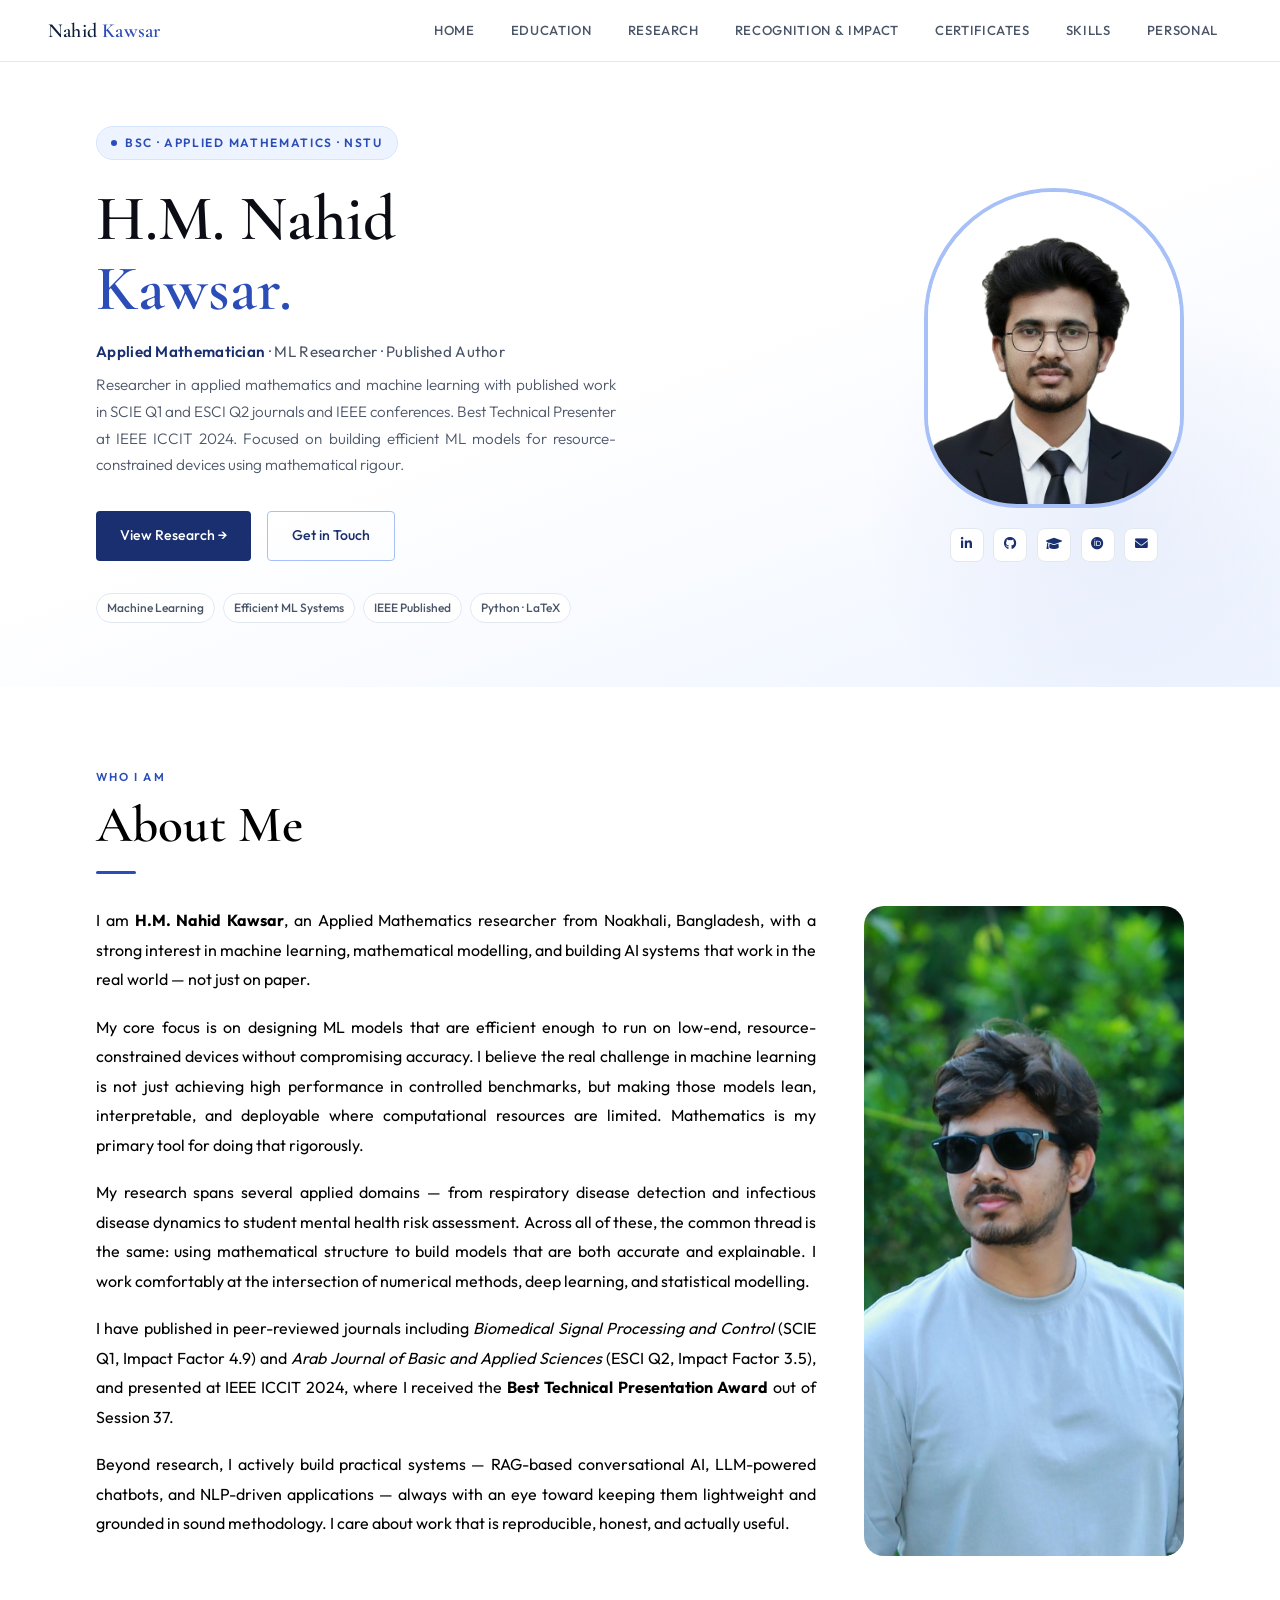
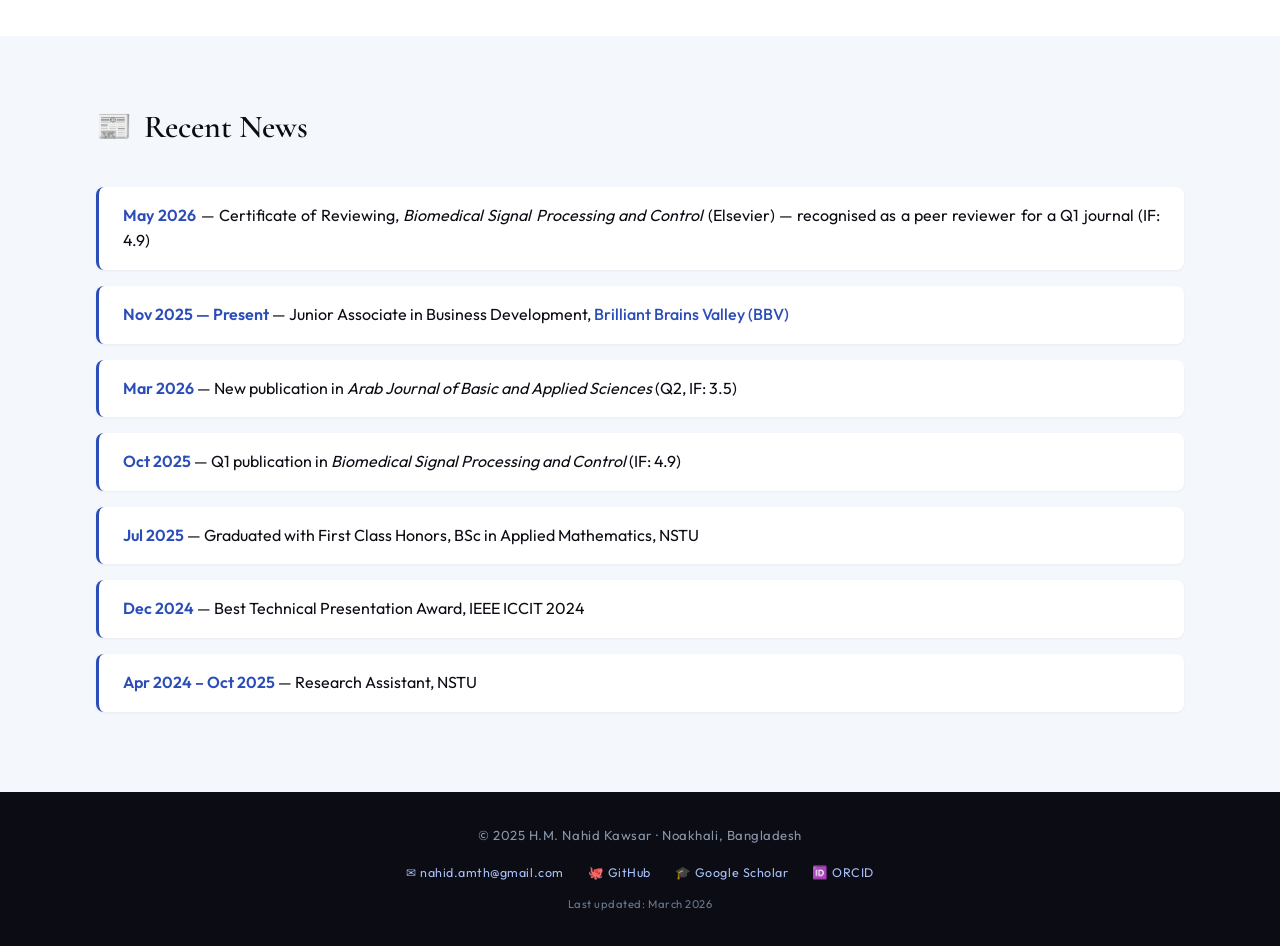
==== index.html @ f3797e70 "Add files via upload" ====
<!DOCTYPE html>
<html lang="en">
<head>
<link rel="stylesheet" href="https://cdnjs.cloudflare.com/ajax/libs/font-awesome/6.0.0-beta3/css/all.min.css">
<meta charset="UTF-8">
<meta name="viewport" content="width=device-width, initial-scale=1.0">
<title>H.M. Nahid Kawsar — Portfolio</title>
<link rel="stylesheet" href="style.css">
<style>
.hero { min-height: auto; display: flex; align-items: center; justify-content: space-between; padding: 4rem 6rem; background: linear-gradient(160deg, var(--white) 50%, var(--blue-50) 100%); position: relative; overflow: hidden; gap: 3rem; }
.hero-left { flex: 1; max-width: 600px; z-index: 1; }
.hero::after { content: ''; position: absolute; bottom: -80px; right: -80px; width: 500px; height: 500px; border-radius: 50%; background: radial-gradient(circle, rgba(43,77,184,0.06) 0%, transparent 70%); pointer-events: none; }
.hero-tag { display: inline-flex; align-items: center; gap: 8px; font-size: 0.75rem; font-weight: 600; letter-spacing: 0.14em; text-transform: uppercase; color: var(--accent); background: var(--blue-50); border: 1px solid var(--blue-100); padding: 6px 14px; border-radius: 20px; margin-bottom: 1.5rem; }
.hero-tag::before { content: ''; width: 6px; height: 6px; border-radius: 50%; background: var(--accent); }
.hero h1 { font-family: var(--serif); font-size: clamp(2.5rem, 5vw, 4.5rem); font-weight: 600; line-height: 1.08; color: var(--ink); margin-bottom: 0.25rem; }
.hero h1 .last { color: var(--accent); display: block; }
.hero-role { font-size: 0.95rem; font-weight: 400; color: var(--gray-600); margin: 1rem 0 0.5rem; letter-spacing: 0.02em; }
.hero-role strong { color: var(--blue-800); font-weight: 600; }
.hero-desc { font-size: 0.95rem; font-weight: 300; color: var(--gray-600); max-width: 520px; line-height: 1.75; margin-bottom: 2rem; text-align: justify; }
.hero-cta { display: flex; gap: 1rem; flex-wrap: wrap; margin-bottom: 2rem; }
.hero-pills { display: flex; gap: 0.5rem; flex-wrap: wrap; margin-bottom: 0; }
.hero-pill { font-size: 0.75rem; font-weight: 500; color: var(--gray-600); background: var(--white); border: 1px solid var(--gray-200); padding: 4px 10px; border-radius: 20px; }
.hero-right { display: flex; flex-direction: column; align-items: center; gap: 1.25rem; z-index: 1; justify-self: end; }
.hero-photo-frame { width: 260px; height: 320px; border-radius: 140px 140px 100px 100px; background: var(--blue-100); border: 4px solid var(--blue-200); overflow: hidden; }
.hero-photo-frame img { width: 100%; height: 100%; object-fit: cover; display: block; }
.hero-stat-row { display: flex; gap: 1.5rem; }
.hstat { text-align: center; }
.hstat-num { font-family: var(--serif); font-size: 2rem; font-weight: 600; color: var(--blue-800); line-height: 1; }
.hstat-label { font-size: 0.7rem; font-weight: 500; color: var(--gray-400); letter-spacing: 0.08em; text-transform: uppercase; margin-top: 4px; }
.hero-social { display: flex; gap: 0.6rem; }
.social-btn { width: 34px; height: 34px; border-radius: 8px; background: var(--white); border: 1px solid var(--gray-200); display: flex; align-items: center; justify-content: center; text-decoration: none; font-size: 0.8rem; font-weight: 600; color: var(--blue-800); transition: all 0.18s; }
.social-btn:hover { background: var(--blue-800); color: var(--white); border-color: var(--blue-800); }
.edu-timeline { display: flex; flex-direction: column; gap: 1.5rem; margin-top: 2rem; }
.edu-item { display: grid; grid-template-columns: 140px 1fr; gap: 1.5rem; align-items: start; }
.edu-year { font-size: 0.8rem; font-weight: 600; color: var(--accent); letter-spacing: 0.06em; padding-top: 4px; text-align: right; }
.edu-card { border-left: 2px solid var(--blue-200); padding-left: 1.5rem; padding-bottom: 1.5rem; position: relative; }
.edu-card::before { content: ''; position: absolute; left: -6px; top: 6px; width: 10px; height: 10px; border-radius: 50%; background: var(--accent); border: 2px solid var(--white); box-shadow: 0 0 0 3px var(--blue-100); }
.edu-degree { font-family: var(--serif); font-size: 1.2rem; font-weight: 600; color: #000000; margin-bottom: 0.2rem; }
.edu-uni { font-size: 0.88rem; color: var(--accent); font-weight: 500; margin-bottom: 0.3rem; }
.edu-uni a { color: var(--accent); text-decoration: none; }
.edu-uni a:hover { text-decoration: underline; }
.edu-detail { font-size: 0.85rem; color: #000000; line-height: 1.6; text-align: justify; }
.cgpa-badge { display: inline-block; margin-top: 0.4rem; background: var(--blue-50); color: var(--blue-800); border: 1px solid var(--blue-100); font-size: 0.78rem; font-weight: 600; padding: 3px 10px; border-radius: 20px; }
.bio-grid { display: grid; grid-template-columns: 1fr 320px; gap: 3rem; align-items: stretch; margin-top: 2rem; }
.bio-text p { color: #000000; font-weight: 400; font-size: 1rem; margin-bottom: 1.1rem; line-height: 1.85; text-align: justify; }
.bio-photo { width: 100%; height: 100%; min-height: 400px; border-radius: 20px; overflow: hidden; background: var(--gray-100); display: flex; align-items: center; justify-content: center; }
.bio-photo img { width: 100%; height: 100%; object-fit: cover; display: block; }
.univ-card { background: rgba(255,255,255,0.95); border-radius: 24px; padding: 2rem; margin-bottom: 2rem; position: relative; z-index: 1; backdrop-filter: blur(2px); border: 1px solid var(--gray-200); }
.dept-card { background: var(--white); border: 1px solid var(--gray-200); border-radius: 16px; padding: 2rem; margin-bottom: 2rem; transition: transform 0.18s, box-shadow 0.18s; }
.dept-card:hover { transform: translateY(-3px); box-shadow: 0 12px 32px rgba(43,77,184,0.09); }
.univ-card h3, .dept-card h3 { font-family: var(--serif); font-size: 1.5rem; font-weight: 600; color: #000000; margin-bottom: 1rem; display: flex; align-items: center; gap: 0.75rem; }
.univ-card p, .dept-card p { color: #000000; line-height: 1.75; margin-bottom: 1rem; text-align: justify; }
.ranking-badge { display: inline-block; background: var(--blue-50); border: 1px solid var(--blue-100); border-radius: 12px; padding: 1rem; margin: 1rem 0; text-align: center; }
.ranking-badge .rank { font-family: var(--serif); font-size: 1.8rem; font-weight: 700; color: var(--accent); }
.ranking-badge .rank-label { font-size: 0.8rem; color: #000000; }
.research-score { display: inline-block; background: linear-gradient(135deg, var(--blue-800), var(--accent)); color: white; border-radius: 8px; padding: 0.25rem 0.75rem; font-weight: 600; font-size: 0.85rem; }
.nstu-bg-section { background-image: url('images/nstu-campus.jpg'); background-size: cover; background-position: center; background-attachment: fixed; position: relative; padding: 4rem 6rem; }
.nstu-bg-section::before { content: ''; position: absolute; top: 0; left: 0; right: 0; bottom: 0; background: rgba(0, 0, 0, 0.6); z-index: 0; }
.nstu-bg-section > * { position: relative; z-index: 1; }
.nstu-bg-section .section-label { color: var(--blue-200); }
.nstu-bg-section .section-title { color: var(--white); }
.news-section { background: var(--gray-100); padding: 4rem 6rem; }
.news-section h2 { font-family: var(--serif); font-size: 2rem; font-weight: 600; color: var(--ink); margin-bottom: 2rem; display: flex; align-items: center; gap: 0.75rem; }
.news-section h2::before { content: '📰'; font-size: 1.8rem; }
.news-list { list-style: none; padding: 0; }
.news-list li { background: var(--white); border-left: 3px solid var(--accent); padding: 1rem 1.5rem; margin-bottom: 1rem; border-radius: 8px; box-shadow: 0 1px 3px rgba(0,0,0,0.05); transition: transform 0.18s, box-shadow 0.18s; line-height: 1.6; }
.news-list li:hover { transform: translateX(4px); box-shadow: 0 4px 12px rgba(43,77,184,0.1); }
.news-list strong { color: var(--accent); font-weight: 600; }
.news-list a { color: var(--blue-600); text-decoration: none; font-weight: 500; }
.news-list a:hover { text-decoration: underline; color: var(--accent); }
.lightbox { display: none; position: fixed; top: 0; left: 0; width: 100%; height: 100%; background: rgba(0, 0, 0, 0.9); z-index: 1000; cursor: pointer; align-items: center; justify-content: center; }
.lightbox.active { display: flex; }
.lightbox img { max-width: 90%; max-height: 90%; object-fit: contain; border-radius: 8px; }
.lightbox-close { position: absolute; top: 20px; right: 30px; color: white; font-size: 40px; font-weight: bold; cursor: pointer; transition: 0.2s; }
.lightbox-close:hover { color: var(--accent); }
.lightbox-caption { position: absolute; bottom: 20px; left: 0; right: 0; text-align: center; color: white; font-size: 0.9rem; background: rgba(0,0,0,0.6); padding: 8px; margin: 0 auto; width: fit-content; border-radius: 8px; }
img { cursor: pointer; }

/* MOBILE FIXES - Only these specific changes */
@media (max-width: 900px) {
  /* Hero section - stack vertically */
  .hero {
    flex-direction: column;
    padding: 2rem 1.5rem;
    text-align: center;
    gap: 2rem;
  }
  .hero-left {
    max-width: 100%;
  }
  .hero-right {
    order: -1;
  }
  .hero-cta, .hero-pills {
    justify-content: center;
  }
  .hero-desc {
    text-align: center;
    max-width: 100%;
  }
  .hero-photo-frame {
    width: 200px;
    height: 250px;
    margin: 0 auto;
  }
  
  /* Bio grid - stack */
  .bio-grid {
    grid-template-columns: 1fr;
    gap: 2rem;
  }
  .bio-photo {
    min-height: 280px;
  }
  
  /* Education timeline - stack */
  .edu-item {
    grid-template-columns: 1fr;
    gap: 0.25rem;
  }
  .edu-year {
    text-align: left;
  }
  .edu-card {
    padding-left: 1rem;
    padding-bottom: 1rem;
  }
  
  /* News section */
  .news-section {
    padding: 2rem 1.5rem;
  }
  .news-section h2 {
    font-size: 1.5rem;
  }
  .news-list li {
    padding: 0.75rem 1rem;
    font-size: 0.85rem;
  }
  
  /* NSTU section */
  .nstu-bg-section {
    padding: 2rem 1.5rem;
    background-attachment: scroll;
  }
  .univ-card, .dept-card {
    padding: 1.25rem;
  }
  .univ-card h3, .dept-card h3 {
    font-size: 1.2rem;
  }
  .univ-card p, .dept-card p {
    font-size: 0.85rem;
  }
  .ranking-badge .rank {
    font-size: 1.4rem;
  }
}

/* Extra small phones */
@media (max-width: 480px) {
  .hero h1 {
    font-size: 2rem;
  }
  .hero-role {
    font-size: 0.85rem;
  }
  .hero-desc {
    font-size: 0.85rem;
  }
  .hero-cta {
    gap: 0.75rem;
  }
  .btn {
    padding: 8px 16px;
    font-size: 0.75rem;
  }
  .hero-photo-frame {
    width: 160px;
    height: 200px;
  }
  .section {
    padding: 2rem 1rem;
  }
  .edu-degree {
    font-size: 1rem;
  }
}

/* ── NAV TOOLTIPS ── */
.nav-links a { position: relative; }
.nav-tooltip {
  visibility: hidden; opacity: 0; pointer-events: none;
  position: absolute; top: calc(100% + 10px); left: 50%;
  transform: translateX(-50%) translateY(4px);
  background: var(--blue-900); color: var(--gray-200);
  border-radius: 8px; padding: 0.4rem 0.75rem;
  font-size: 0.78rem; white-space: nowrap;
  box-shadow: 0 8px 24px rgba(13,27,62,0.18);
  z-index: 999; transition: opacity 0.18s ease, transform 0.18s ease;
}
.nav-tooltip::before {
  content: ''; position: absolute; top: -6px; left: 50%;
  transform: translateX(-50%);
  border-width: 0 6px 6px 6px; border-style: solid;
  border-color: transparent transparent var(--blue-900) transparent;
}
.nav-links a:hover .nav-tooltip { visibility: visible; opacity: 1; transform: translateX(-50%) translateY(0); }
@media (max-width: 900px) { .nav-tooltip { display: none; } }
</style>
</head>
<body>

<nav class="topnav">
  <a href="index.html" class="nav-brand">Nahid <span>Kawsar</span></a>
  <div class="nav-links">
    <a href="index.html">Home<span class="nav-tooltip">🏠 Intro, Bio & Recent News</span></a>
    <a href="Education.html">Education<span class="nav-tooltip">🎓 BSc · HSC · SSC</span></a>
    <a href="pages/research.html">Research<span class="nav-tooltip">🔬 Papers, Projects & Publications</span></a>
    <a href="pages/activities.html">Recognition & Impact<span class="nav-tooltip">🏆 Awards, Talks & Leadership</span></a>
    <a href="pages/certificates.html">Certificates<span class="nav-tooltip">📜 Courses & Certifications earned</span></a>
    <a href="pages/skills.html">Skills<span class="nav-tooltip">💻 Tech, Tools & Languages</span></a>
    <a href="pages/personal.html">Personal<span class="nav-tooltip">📖 Books & Life beyond work</span></a>
  </div>
  <div class="nav-hamburger"><span></span><span></span><span></span></div>
</nav>

<div class="page">
  <div class="hero">
    <div class="hero-left">
      <div class="hero-tag fade-up">BSc · Applied Mathematics · NSTU</div>
      <h1 class="fade-up delay-1">H.M. Nahid <span class="last">Kawsar.</span></h1>
      <p class="hero-role fade-up delay-2"><strong>Applied Mathematician</strong> · ML Researcher · Published Author</p>
     <p class="hero-desc fade-up delay-2">Researcher in applied mathematics and machine learning with published work in SCIE Q1 and ESCI Q2 journals and IEEE conferences. Best Technical Presenter at IEEE ICCIT 2024. Focused on building efficient ML models for resource-constrained devices using mathematical rigour.</p>
      <div class="hero-cta fade-up delay-3">
        <a href="pages/research.html#publications" class="btn btn-primary">View Research →</a>
        <a href="mailto:nahid.amth@gmail.com" class="btn btn-ghost">Get in Touch</a>
      </div>
<div class="hero-pills fade-up delay-4">
  <span class="hero-pill">Machine Learning</span>
  <span class="hero-pill">Efficient ML Systems</span>
  <span class="hero-pill">IEEE Published</span>
  <span class="hero-pill">Python · LaTeX</span>
</div>
    </div>
    <div class="hero-right fade-up delay-2">
      <div class="hero-photo-frame">
        <img src="images/profile/profile-nahid-hero.jpg" alt="H.M. Nahid Kawsar" onerror="this.src='data:image/svg+xml,%3Csvg xmlns=%27http://www.w3.org/2000/svg%27 width=%27420%27 height=%27500%27%3E%3Crect width=%27420%27 height=%27500%27 fill=%27%23D6E4FF%27/%3E%3Ctext x=%2750%25%27 y=%2750%25%27 text-anchor=%27middle%27 dy=%27.3em%27 fill=%27%232B4DB8%27%3E📸%3C/text%3E%3C/svg%3E'">
      </div>

<div class="hero-social">
  <a href="https://linkedin.com/in/hmnahidkawsar" class="social-btn" target="_blank">
    <i class="fab fa-linkedin-in"></i>
  </a>
  <a href="https://github.com/nahidkawsar" class="social-btn" target="_blank">
    <i class="fab fa-github"></i>
  </a>
  <a href="https://scholar.google.com/citations?user=56lmtYcAAAAJ&hl=en" class="social-btn" target="_blank">
    <i class="fas fa-graduation-cap"></i>
  </a>
  <a href="https://orcid.org/0009-0000-8992-1882" class="social-btn" target="_blank">
    <i class="fab fa-orcid"></i>
  </a>
  <a href="mailto:nahid.amth@gmail.com" class="social-btn" target="_blank">
    <i class="fas fa-envelope"></i>
  </a>
</div>
    </div>
  </div>

  <section class="section">
    <div class="section-header" style="margin-bottom: 2rem;">
      <span class="section-label">Who I Am</span>
      <h2 class="section-title" style="color: #000000;">About Me</h2>
      <div class="divider"></div>
    </div>
    <div class="bio-grid">
      <div class="bio-text">
  <p>I am <strong>H.M. Nahid Kawsar</strong>, an Applied Mathematics researcher from Noakhali, Bangladesh, with a strong interest in machine learning, mathematical modelling, and building AI systems that work in the real world — not just on paper.</p>
  <p>My core focus is on designing ML models that are efficient enough to run on low-end, resource-constrained devices without compromising accuracy. I believe the real challenge in machine learning is not just achieving high performance in controlled benchmarks, but making those models lean, interpretable, and deployable where computational resources are limited. Mathematics is my primary tool for doing that rigorously.</p>
  <p>My research spans several applied domains — from respiratory disease detection and infectious disease dynamics to student mental health risk assessment. Across all of these, the common thread is the same: using mathematical structure to build models that are both accurate and explainable. I work comfortably at the intersection of numerical methods, deep learning, and statistical modelling.</p>
  <p>I have published in peer-reviewed journals including <em>Biomedical Signal Processing and Control</em> (SCIE Q1, Impact Factor 4.9) and <em>Arab Journal of Basic and Applied Sciences</em> (ESCI Q2, Impact Factor 3.5), and presented at IEEE ICCIT 2024, where I received the <strong>Best Technical Presentation Award</strong> out of Session 37.</p>
  <p>Beyond research, I actively build practical systems — RAG-based conversational AI, LLM-powered chatbots, and NLP-driven applications — always with an eye toward keeping them lightweight and grounded in sound methodology. I care about work that is reproducible, honest, and actually useful.</p>
</div>
      <div>
        <div class="bio-photo">
          <img src="images/profile/profile-nahid-casual.jpg" alt="Nahid Kawsar - Casual" onerror="this.parentElement.innerHTML='<div class=\'photo-placeholder\'>📸<br><small>profile-nahid-casual.jpg</small></div>'">
        </div>
      </div>
    </div>
  </section>









  <section class="news-section">
    <h2>Recent News</h2>
    <ul class="news-list">
      <li><strong>May 2026</strong> — Certificate of Reviewing, <em>Biomedical Signal Processing and Control</em> (Elsevier) — recognised as a peer reviewer for a Q1 journal (IF: 4.9)</li>
      <li><strong>Nov 2025 — Present</strong> — Junior Associate in Business Development, <a href="https://www.brilliantbrainsvalley.com/" target="_blank">Brilliant Brains Valley (BBV)</a></li>
      <li><strong>Mar 2026</strong> — New publication in <em>Arab Journal of Basic and Applied Sciences</em> (Q2, IF: 3.5)</li>
      <li><strong>Oct 2025</strong> — Q1 publication in <em>Biomedical Signal Processing and Control</em> (IF: 4.9)</li>
      <li><strong>Jul 2025</strong> — Graduated with First Class Honors, BSc in Applied Mathematics, NSTU</li>
      <li><strong>Dec 2024</strong> — Best Technical Presentation Award, IEEE ICCIT 2024</li>
      <li><strong>Apr 2024 – Oct 2025</strong> — Research Assistant, NSTU</li>
    </ul>
  </section>
</div>

<footer class="sitefooter">
  <div>© 2025 H.M. Nahid Kawsar · Noakhali, Bangladesh</div>
  <div class="footer-links">
    <a href="mailto:nahid.amth@gmail.com">✉ nahid.amth@gmail.com</a>
    <a href="https://github.com/nahidkawsar" target="_blank">🐙 GitHub</a>
    <a href="https://scholar.google.com/citations?user=56lmtYcAAAAJ&hl=en" target="_blank">🎓 Google Scholar</a>
    <a href="https://orcid.org/0009-0000-8992-1882" target="_blank">🆔 ORCID</a>
  </div>
  <div class="last-updated">Last updated: March 2026</div>
</footer>

<div id="lightbox" class="lightbox" onclick="closeLightbox()">
  <span class="lightbox-close">&times;</span>
  <img id="lightbox-img" src="" alt="">
  <div id="lightbox-caption" class="lightbox-caption"></div>
</div>

<script>
function openLightbox(imageSrc, caption) {
  const lightbox = document.getElementById('lightbox');
  const lightboxImg = document.getElementById('lightbox-img');
  const lightboxCaption = document.getElementById('lightbox-caption');
  lightboxImg.src = imageSrc;
  lightboxCaption.textContent = caption || 'Image';
  lightbox.classList.add('active');
  document.body.style.overflow = 'hidden';
}
function closeLightbox() {
  const lightbox = document.getElementById('lightbox');
  lightbox.classList.remove('active');
  document.body.style.overflow = '';
}
document.addEventListener('DOMContentLoaded', function() {
  document.querySelectorAll('img').forEach(img => {
    img.addEventListener('click', function(e) {
      e.stopPropagation();
      openLightbox(this.src, this.alt || this.title || 'Image preview');
    });
  });
});
document.addEventListener('keydown', function(e) { if (e.key === 'Escape') closeLightbox(); });

// Navigation
(function() {
  const ham = document.querySelector('.nav-hamburger');
  const linksEl = document.querySelector('.nav-links');
  if (ham && linksEl) {
    ham.addEventListener('click', () => { linksEl.classList.toggle('open'); ham.classList.toggle('active'); });
    linksEl.querySelectorAll('a').forEach(link => {
      link.addEventListener('click', () => { if (window.innerWidth <= 900) { linksEl.classList.remove('open'); ham.classList.remove('active'); } });
    });
  }
})();
</script>
</body>
</html>
---- style.css ----
@import url('https://fonts.googleapis.com/css2?family=Cormorant+Garamond:ital,wght@0,400;0,600;1,400;1,600&family=Outfit:wght@300;400;500;600&display=swap');

:root {
  --ink: #0B0C14;
  --white: #FFFFFF;
  --blue-900: #0D1B3E;
  --blue-800: #1A2F6F;
  --blue-600: #2B4DB8;
  --blue-400: #4F7AE8;
  --blue-200: #A8C0F8;
  --blue-100: #D6E4FF;
  --blue-50: #EEF4FF;
  --gray-800: #1E2535;
  --gray-600: #4A5568;
  --gray-500: #6B7A8F;
  --gray-400: #8896AA;
  --gray-200: #E2E8F0;
  --gray-100: #F4F7FC;
  --accent: #2B4DB8;
  --accent-light: #EEF4FF;
  --serif: 'Cormorant Garamond', Georgia, serif;
  --sans: 'Outfit', sans-serif;
}

*, *::before, *::after { box-sizing: border-box; margin: 0; padding: 0; }
html { scroll-behavior: smooth; font-size: 16px; }

body {
  font-family: var(--sans);
  background: var(--white);
  color: var(--ink);
  line-height: 1.7;
  overflow-x: hidden;
}

/* TOP NAV - No dropdowns, clean horizontal nav */
.topnav {
  position: fixed; top: 0; left: 0; right: 0; z-index: 200;
  background: rgba(255,255,255,0.96);
  backdrop-filter: blur(16px);
  border-bottom: 1px solid var(--gray-200);
  height: 62px;
  display: flex; align-items: center; justify-content: space-between;
  padding: 0 3rem;
}
.nav-brand {
  font-family: var(--serif);
  font-size: 1.25rem; font-weight: 600;
  color: var(--blue-900);
  text-decoration: none;
  letter-spacing: 0.01em;
}
.nav-brand span { color: var(--accent); }
.nav-links {
  display: flex;
  align-items: center;
  gap: 0.5rem;
}
.nav-links a {
  text-decoration: none;
  font-size: 0.82rem;
  font-weight: 500;
  color: var(--gray-600);
  letter-spacing: 0.05em;
  text-transform: uppercase;
  padding: 6px 14px;
  border-radius: 4px;
  transition: all 0.18s;
}
.nav-links a:hover, .nav-links a.active {
  color: var(--accent);
  background: var(--blue-50);
}
.nav-hamburger {
  display: none;
  flex-direction: column;
  gap: 5px;
  cursor: pointer;
  padding: 4px;
}
.nav-hamburger span {
  width: 22px;
  height: 2px;
  background: var(--ink);
  border-radius: 2px;
  transition: all 0.2s;
}

.page { padding-top: 62px; min-height: 100vh; }

.section { padding: 5rem 6rem; }
.section-alt { background: var(--gray-100); }
.section-dark { background: var(--blue-900); color: var(--white); }

.section-label {
  font-size: 0.72rem; font-weight: 600;
  letter-spacing: 0.18em; text-transform: uppercase;
  color: var(--accent); margin-bottom: 0.6rem;
  display: block;
}
.section-title {
  font-family: var(--serif);
  font-size: clamp(2rem, 4vw, 3.2rem);
  font-weight: 600; line-height: 1.15;
  color: var(--ink);
}
.section-title.light { color: var(--white); }
.divider {
  width: 40px; height: 3px;
  background: var(--accent);
  border-radius: 2px; margin-top: 1rem;
}
.divider.light { background: var(--blue-200); }

.btn {
  display: inline-flex; align-items: center; gap: 8px;
  padding: 12px 24px;
  font-family: var(--sans); font-size: 0.88rem; font-weight: 500;
  border-radius: 4px; cursor: pointer; text-decoration: none;
  transition: all 0.2s; border: none;
}
.btn-primary { background: var(--blue-800); color: var(--white); }
.btn-primary:hover { background: var(--accent); transform: translateY(-2px); }
.btn-ghost {
  background: transparent; color: var(--blue-800);
  border: 1.5px solid var(--blue-200);
}
.btn-ghost:hover { border-color: var(--accent); color: var(--accent); transform: translateY(-2px); }
.btn-white { background: var(--white); color: var(--blue-800); }
.btn-white:hover { background: var(--blue-50); }

.badge {
  display: inline-block;
  font-size: 0.72rem; font-weight: 600;
  letter-spacing: 0.06em; text-transform: uppercase;
  padding: 4px 10px; border-radius: 20px;
}
.badge-blue { background: var(--blue-50); color: var(--blue-800); border: 1px solid var(--blue-100); }
.badge-gold { background: #FFF8E6; color: #92620A; border: 1px solid #F5D88A; }
.badge-green { background: #EDFAF3; color: #1A6640; border: 1px solid #A3DFC0; }

.card {
  background: var(--white);
  border: 1px solid var(--gray-200);
  border-radius: 12px;
  overflow: hidden;
  transition: transform 0.2s, box-shadow 0.2s;
}
.card:hover { transform: translateY(-4px); box-shadow: 0 16px 40px rgba(43,77,184,0.1); }

.sitefooter {
  background: var(--ink);
  color: var(--gray-400);
  text-align: center;
  padding: 2rem;
  font-size: 0.82rem;
  letter-spacing: 0.04em;
}
.sitefooter a { color: var(--blue-200); text-decoration: none; }
.sitefooter a:hover { color: var(--white); }
.footer-links {
  margin-top: 1rem;
  display: flex;
  justify-content: center;
  gap: 1.5rem;
  flex-wrap: wrap;
}
.footer-links a { font-size: 0.78rem; }
.last-updated { margin-top: 0.75rem; font-size: 0.7rem; color: var(--gray-500); }

.research-hero, .act-hero, .skills-hero, .personal-hero, .cert-hero {
  padding: 3rem 6rem;
  width: 100%;
  box-sizing: border-box;
  overflow-x: hidden;
}
.research-hero h1, .act-hero h1, .skills-hero h1, .personal-hero h1, .cert-hero h1 {
  max-width: 100%;
}
.research-hero p, .act-hero p, .skills-hero p, .personal-hero p, .cert-hero p {
  max-width: 650px;
}
.stat-row {
  display: flex;
  gap: 2.5rem;
  flex-wrap: wrap;
  justify-content: flex-start;
}

p, .hero-desc, .bio-text p, .edu-detail, .univ-card p, .dept-card p,
.workspace-desc, .family-desc, .book-desc, .award-desc, .club-desc,
.news-list li, .cert-desc, .paper-abstract, .paper-gist, .ra-desc,
.skill-card, .training-card, .group-desc, .cert-name, .course-desc,
.research-hero p, .act-hero p, .skills-hero p, .personal-hero p, .cert-hero p {
  text-align: justify;
}
.text-justify { text-align: justify; }

@keyframes fadeUp {
  from { opacity: 0; transform: translateY(24px); }
  to   { opacity: 1; transform: translateY(0); }
}
.fade-up { animation: fadeUp 0.6s ease both; }
.delay-1 { animation-delay: 0.1s; }
.delay-2 { animation-delay: 0.22s; }
.delay-3 { animation-delay: 0.34s; }
.delay-4 { animation-delay: 0.46s; }

@media (max-width: 900px) {
  .section { padding: 4rem 1.5rem; }
  .topnav { padding: 0 1.25rem; }
  .nav-links {
    display: none;
    flex-direction: column;
    position: absolute;
    top: 62px;
    left: 0;
    right: 0;
    background: var(--white);
    border-bottom: 1px solid var(--gray-200);
    padding: 1rem 1.5rem;
    gap: 0.75rem;
    max-height: 80vh;
    overflow-y: auto;
  }
  .nav-links.open { display: flex; }
  .nav-hamburger { display: flex; }
  .research-hero, .act-hero, .skills-hero, .personal-hero, .cert-hero {
    padding: 3rem 1.5rem;
  }
  .stat-row { gap: 1.5rem; justify-content: center; }
}

/* Certificate image styling */
.award-certificate {
  margin-top: 1rem;
  display: flex;
  justify-content: center;
}

.certificate-img {
  width: 100%;
  max-width: 280px;
  border-radius: 8px;
  border: 1px solid var(--gray-200);
  cursor: pointer;
  transition: transform 0.2s ease, box-shadow 0.2s ease;
}

.certificate-img:hover {
  transform: scale(1.02);
  box-shadow: 0 4px 12px rgba(43, 77, 184, 0.15);
}

/* Make award cards more consistent */
.award-card {
  display: flex;
  flex-direction: column;
}

.award-desc {
  flex: 1;
  text-align: justify;
}
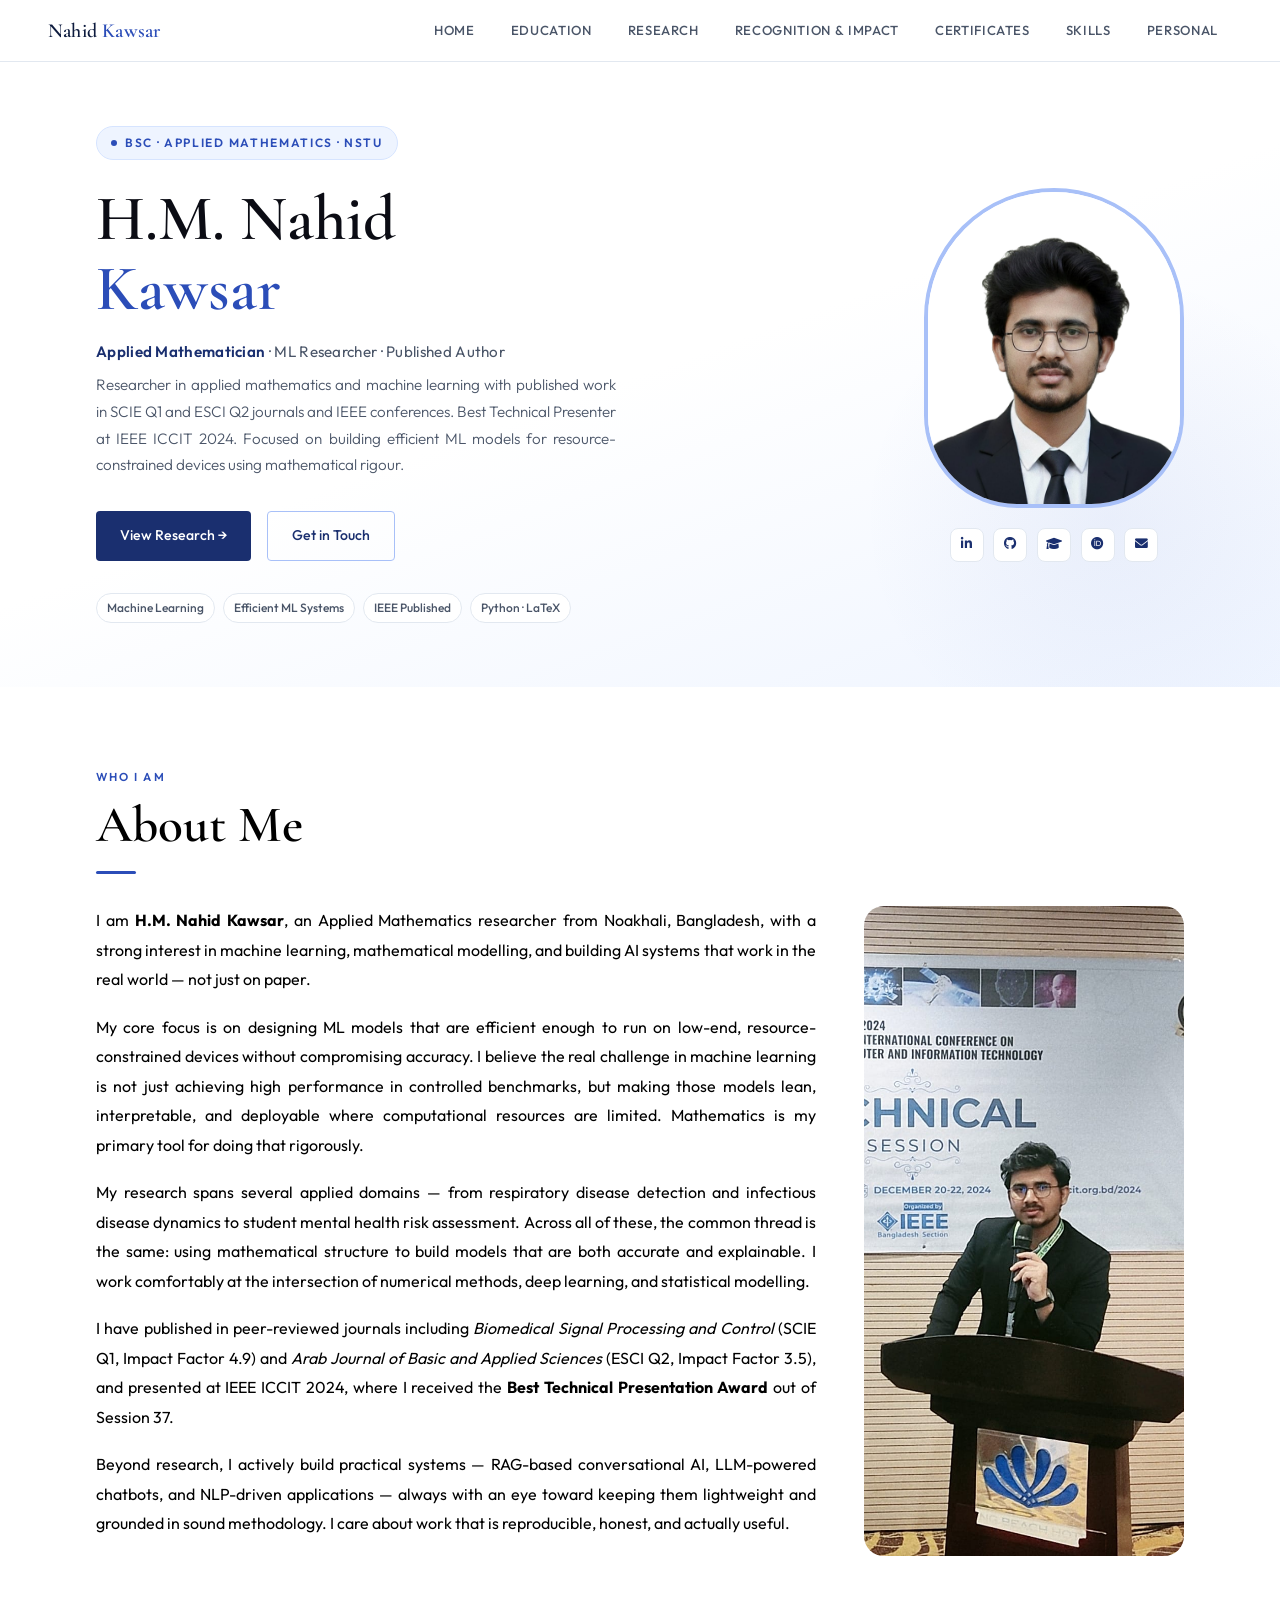
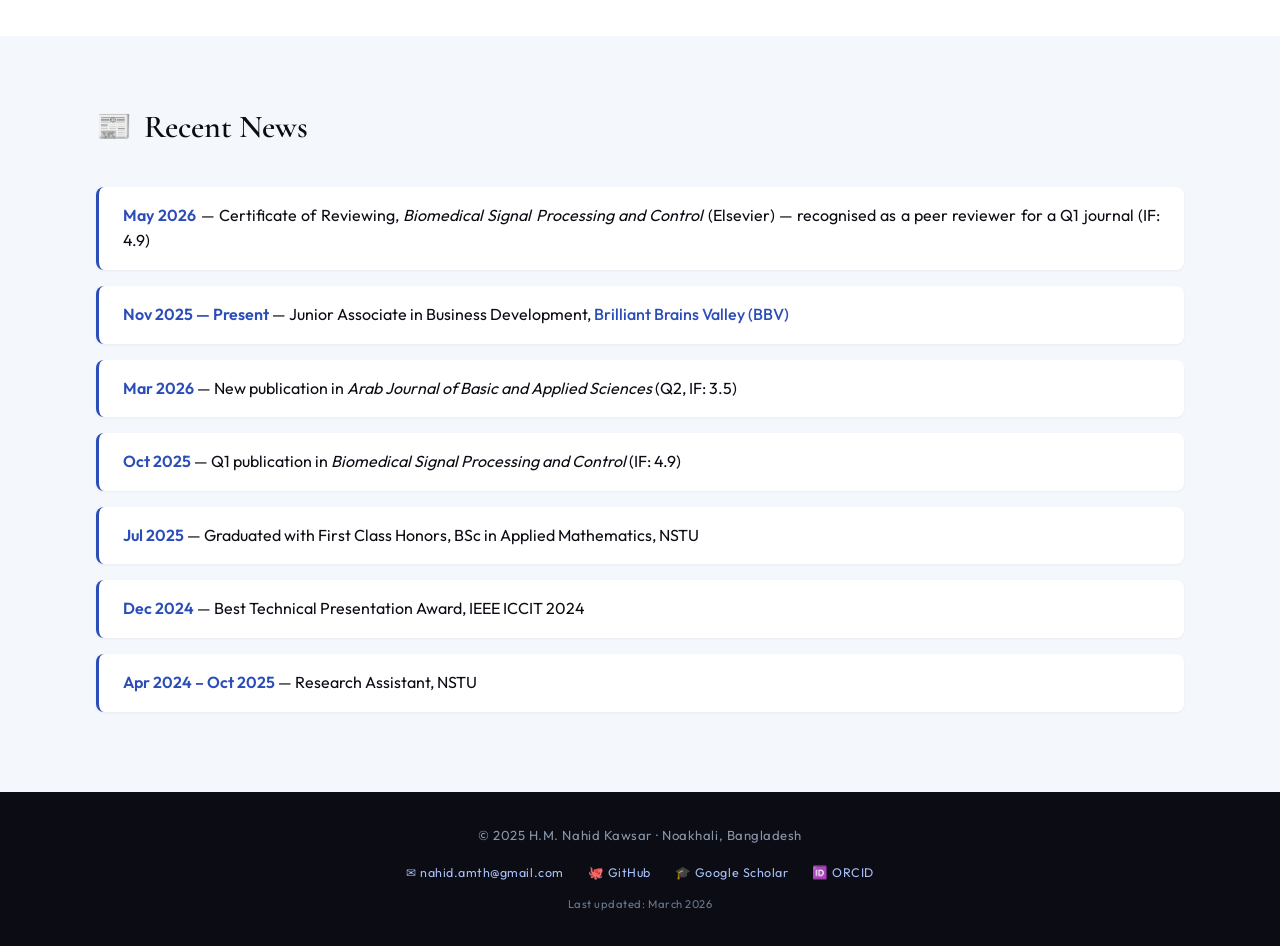
==== commit 2b63fc4c: "Update index.html" ====
--- a/index.html
+++ b/index.html
@@ -229,7 +229,7 @@
   <div class="hero">
     <div class="hero-left">
       <div class="hero-tag fade-up">BSc · Applied Mathematics · NSTU</div>
-      <h1 class="fade-up delay-1">H.M. Nahid <span class="last">Kawsar.</span></h1>
+      <h1 class="fade-up delay-1">H.M. Nahid <span class="last">Kawsar</span></h1>
       <p class="hero-role fade-up delay-2"><strong>Applied Mathematician</strong> · ML Researcher · Published Author</p>
      <p class="hero-desc fade-up delay-2">Researcher in applied mathematics and machine learning with published work in SCIE Q1 and ESCI Q2 journals and IEEE conferences. Best Technical Presenter at IEEE ICCIT 2024. Focused on building efficient ML models for resource-constrained devices using mathematical rigour.</p>
       <div class="hero-cta fade-up delay-3">
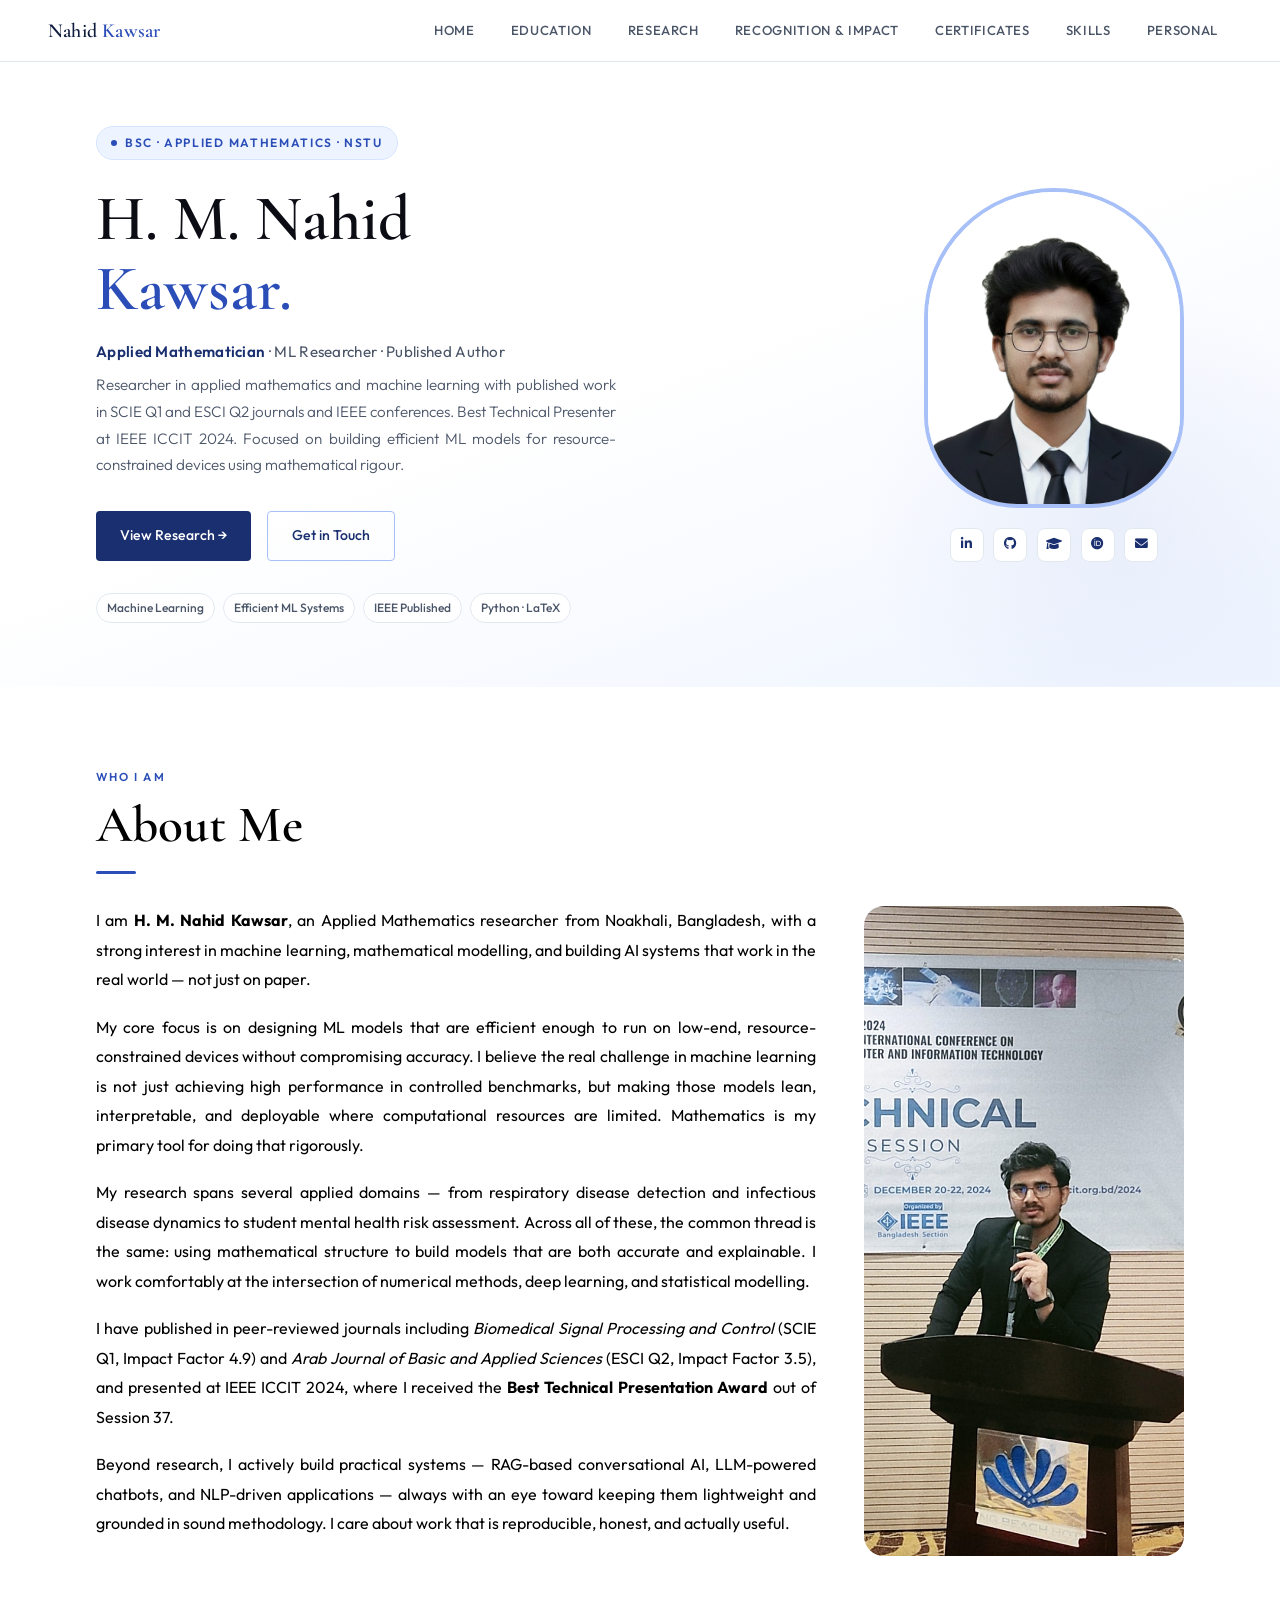
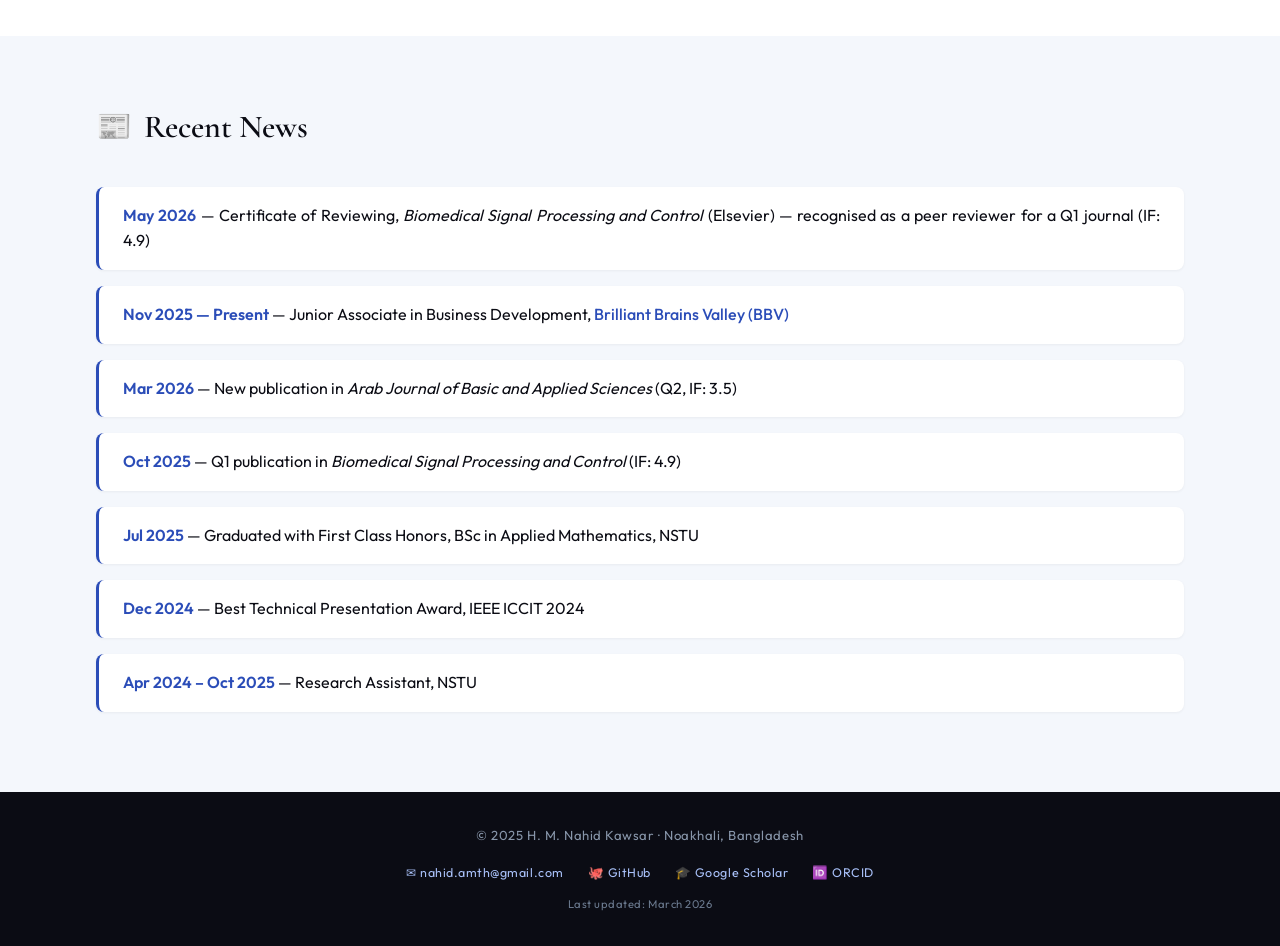
==== commit 4a0009e0: "Add files via upload" ====
--- a/index.html
+++ b/index.html
@@ -4,7 +4,7 @@
 <link rel="stylesheet" href="https://cdnjs.cloudflare.com/ajax/libs/font-awesome/6.0.0-beta3/css/all.min.css">
 <meta charset="UTF-8">
 <meta name="viewport" content="width=device-width, initial-scale=1.0">
-<title>H.M. Nahid Kawsar — Portfolio</title>
+<title>H. M. Nahid Kawsar — Portfolio</title>
 <link rel="stylesheet" href="style.css">
 <style>
 .hero { min-height: auto; display: flex; align-items: center; justify-content: space-between; padding: 4rem 6rem; background: linear-gradient(160deg, var(--white) 50%, var(--blue-50) 100%); position: relative; overflow: hidden; gap: 3rem; }
@@ -229,7 +229,7 @@
   <div class="hero">
     <div class="hero-left">
       <div class="hero-tag fade-up">BSc · Applied Mathematics · NSTU</div>
-      <h1 class="fade-up delay-1">H.M. Nahid <span class="last">Kawsar</span></h1>
+      <h1 class="fade-up delay-1">H. M. Nahid <span class="last">Kawsar.</span></h1>
       <p class="hero-role fade-up delay-2"><strong>Applied Mathematician</strong> · ML Researcher · Published Author</p>
      <p class="hero-desc fade-up delay-2">Researcher in applied mathematics and machine learning with published work in SCIE Q1 and ESCI Q2 journals and IEEE conferences. Best Technical Presenter at IEEE ICCIT 2024. Focused on building efficient ML models for resource-constrained devices using mathematical rigour.</p>
       <div class="hero-cta fade-up delay-3">
@@ -245,7 +245,7 @@
     </div>
     <div class="hero-right fade-up delay-2">
       <div class="hero-photo-frame">
-        <img src="images/profile/profile-nahid-hero.jpg" alt="H.M. Nahid Kawsar" onerror="this.src='data:image/svg+xml,%3Csvg xmlns=%27http://www.w3.org/2000/svg%27 width=%27420%27 height=%27500%27%3E%3Crect width=%27420%27 height=%27500%27 fill=%27%23D6E4FF%27/%3E%3Ctext x=%2750%25%27 y=%2750%25%27 text-anchor=%27middle%27 dy=%27.3em%27 fill=%27%232B4DB8%27%3E📸%3C/text%3E%3C/svg%3E'">
+        <img src="images/profile/profile-nahid-hero.jpg" alt="H. M. Nahid Kawsar" onerror="this.src='data:image/svg+xml,%3Csvg xmlns=%27http://www.w3.org/2000/svg%27 width=%27420%27 height=%27500%27%3E%3Crect width=%27420%27 height=%27500%27 fill=%27%23D6E4FF%27/%3E%3Ctext x=%2750%25%27 y=%2750%25%27 text-anchor=%27middle%27 dy=%27.3em%27 fill=%27%232B4DB8%27%3E📸%3C/text%3E%3C/svg%3E'">
       </div>
 
 <div class="hero-social">
@@ -276,7 +276,7 @@
     </div>
     <div class="bio-grid">
       <div class="bio-text">
-  <p>I am <strong>H.M. Nahid Kawsar</strong>, an Applied Mathematics researcher from Noakhali, Bangladesh, with a strong interest in machine learning, mathematical modelling, and building AI systems that work in the real world — not just on paper.</p>
+  <p>I am <strong>H. M. Nahid Kawsar</strong>, an Applied Mathematics researcher from Noakhali, Bangladesh, with a strong interest in machine learning, mathematical modelling, and building AI systems that work in the real world — not just on paper.</p>
   <p>My core focus is on designing ML models that are efficient enough to run on low-end, resource-constrained devices without compromising accuracy. I believe the real challenge in machine learning is not just achieving high performance in controlled benchmarks, but making those models lean, interpretable, and deployable where computational resources are limited. Mathematics is my primary tool for doing that rigorously.</p>
   <p>My research spans several applied domains — from respiratory disease detection and infectious disease dynamics to student mental health risk assessment. Across all of these, the common thread is the same: using mathematical structure to build models that are both accurate and explainable. I work comfortably at the intersection of numerical methods, deep learning, and statistical modelling.</p>
   <p>I have published in peer-reviewed journals including <em>Biomedical Signal Processing and Control</em> (SCIE Q1, Impact Factor 4.9) and <em>Arab Journal of Basic and Applied Sciences</em> (ESCI Q2, Impact Factor 3.5), and presented at IEEE ICCIT 2024, where I received the <strong>Best Technical Presentation Award</strong> out of Session 37.</p>
@@ -313,7 +313,7 @@
 </div>
 
 <footer class="sitefooter">
-  <div>© 2025 H.M. Nahid Kawsar · Noakhali, Bangladesh</div>
+  <div>© 2025 H. M. Nahid Kawsar · Noakhali, Bangladesh</div>
   <div class="footer-links">
     <a href="mailto:nahid.amth@gmail.com">✉ nahid.amth@gmail.com</a>
     <a href="https://github.com/nahidkawsar" target="_blank">🐙 GitHub</a>
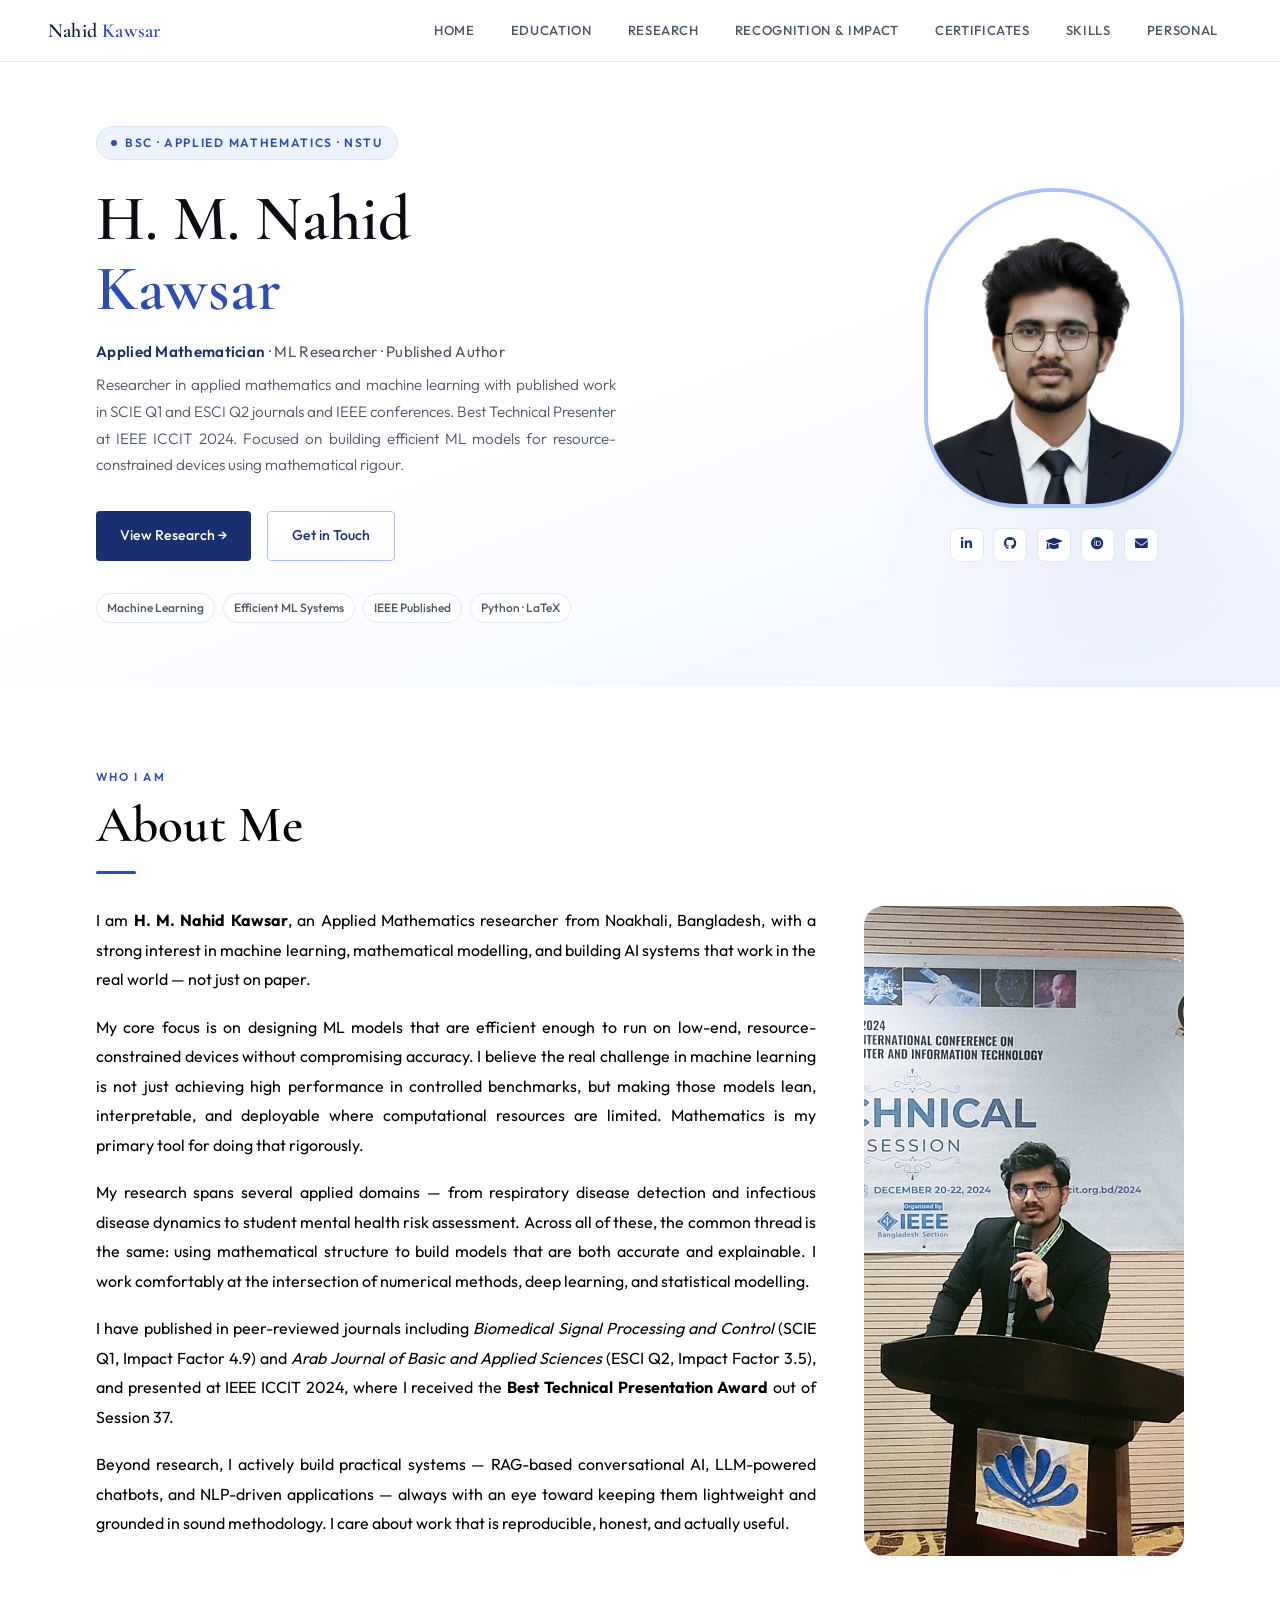
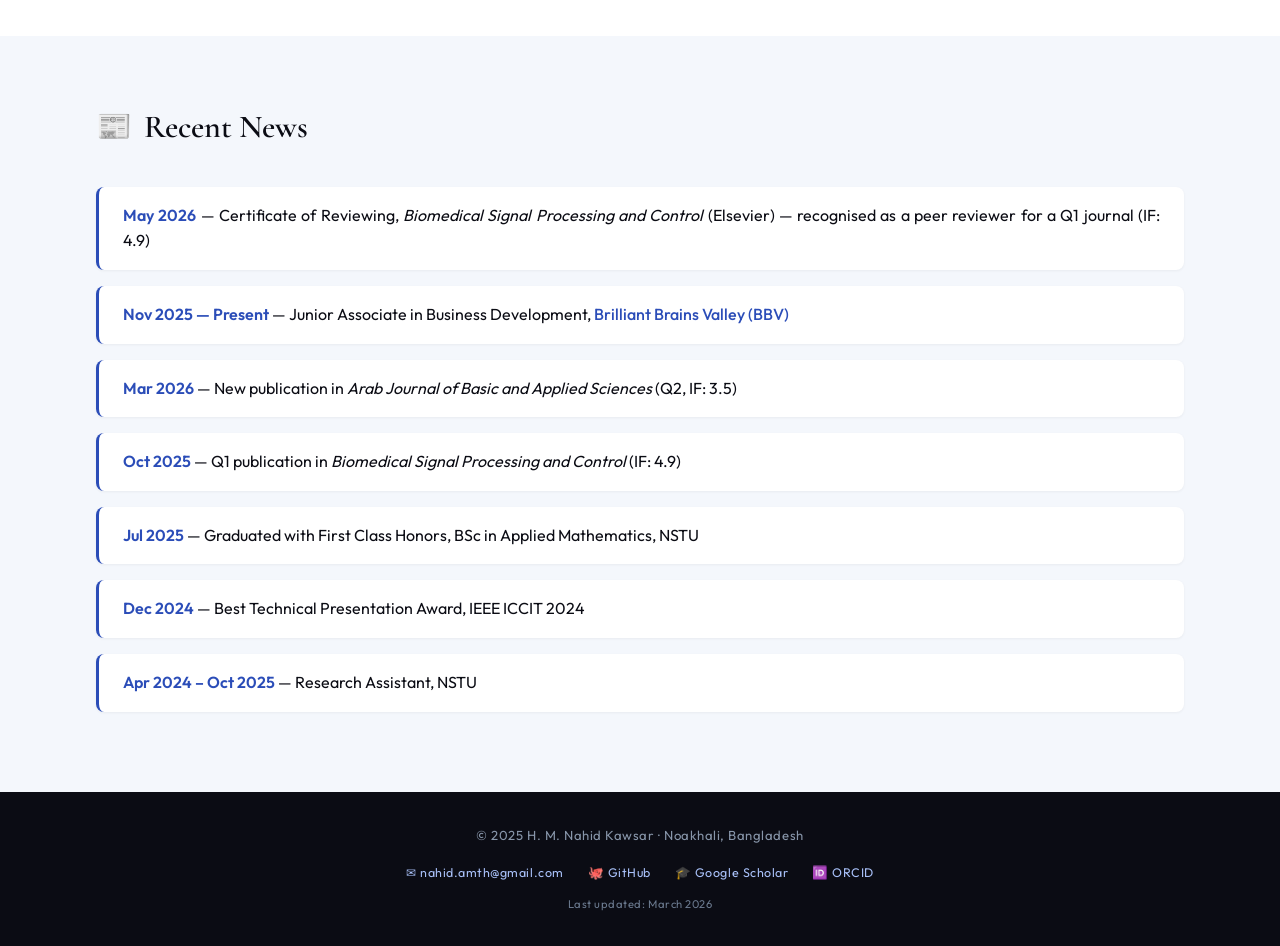
==== commit 10755dd6: "Add files via upload" ====
--- a/index.html
+++ b/index.html
@@ -229,7 +229,7 @@
   <div class="hero">
     <div class="hero-left">
       <div class="hero-tag fade-up">BSc · Applied Mathematics · NSTU</div>
-      <h1 class="fade-up delay-1">H. M. Nahid <span class="last">Kawsar.</span></h1>
+      <h1 class="fade-up delay-1">H. M. Nahid <span class="last">Kawsar </span></h1>
       <p class="hero-role fade-up delay-2"><strong>Applied Mathematician</strong> · ML Researcher · Published Author</p>
      <p class="hero-desc fade-up delay-2">Researcher in applied mathematics and machine learning with published work in SCIE Q1 and ESCI Q2 journals and IEEE conferences. Best Technical Presenter at IEEE ICCIT 2024. Focused on building efficient ML models for resource-constrained devices using mathematical rigour.</p>
       <div class="hero-cta fade-up delay-3">
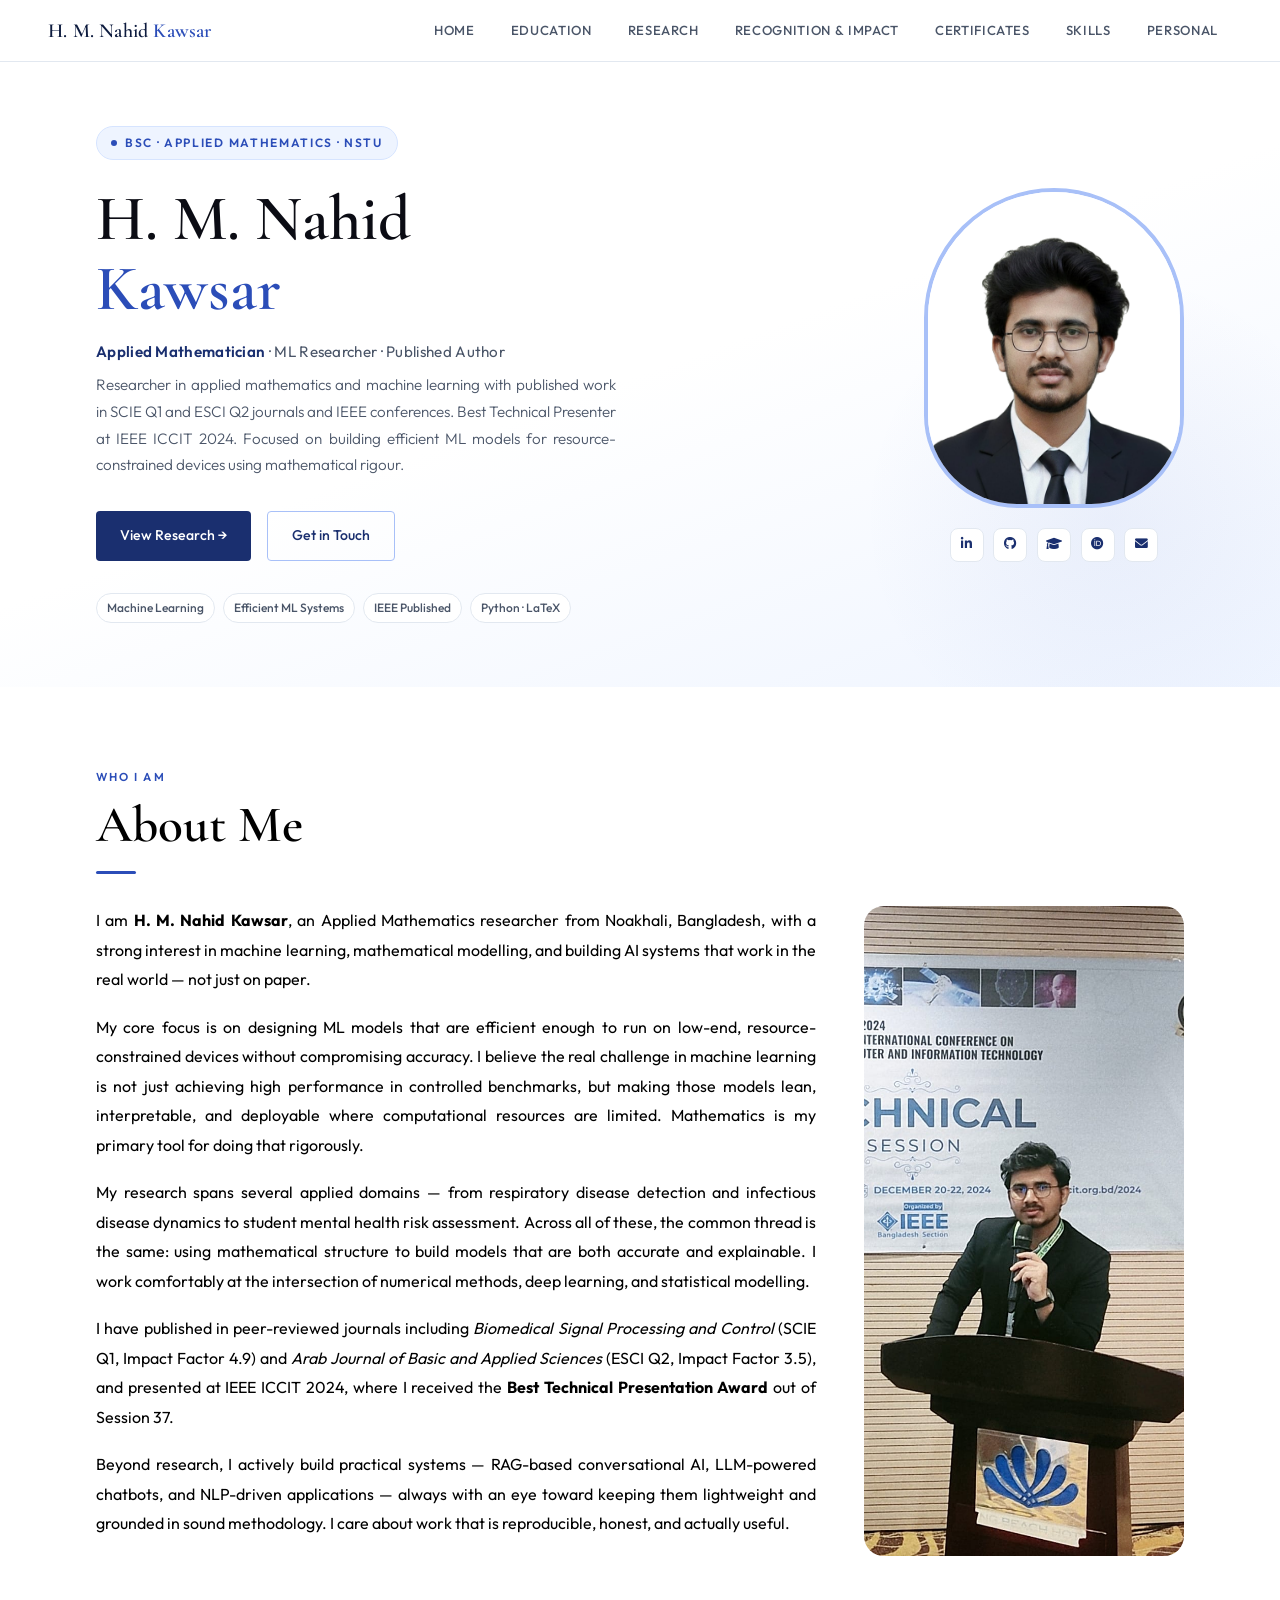
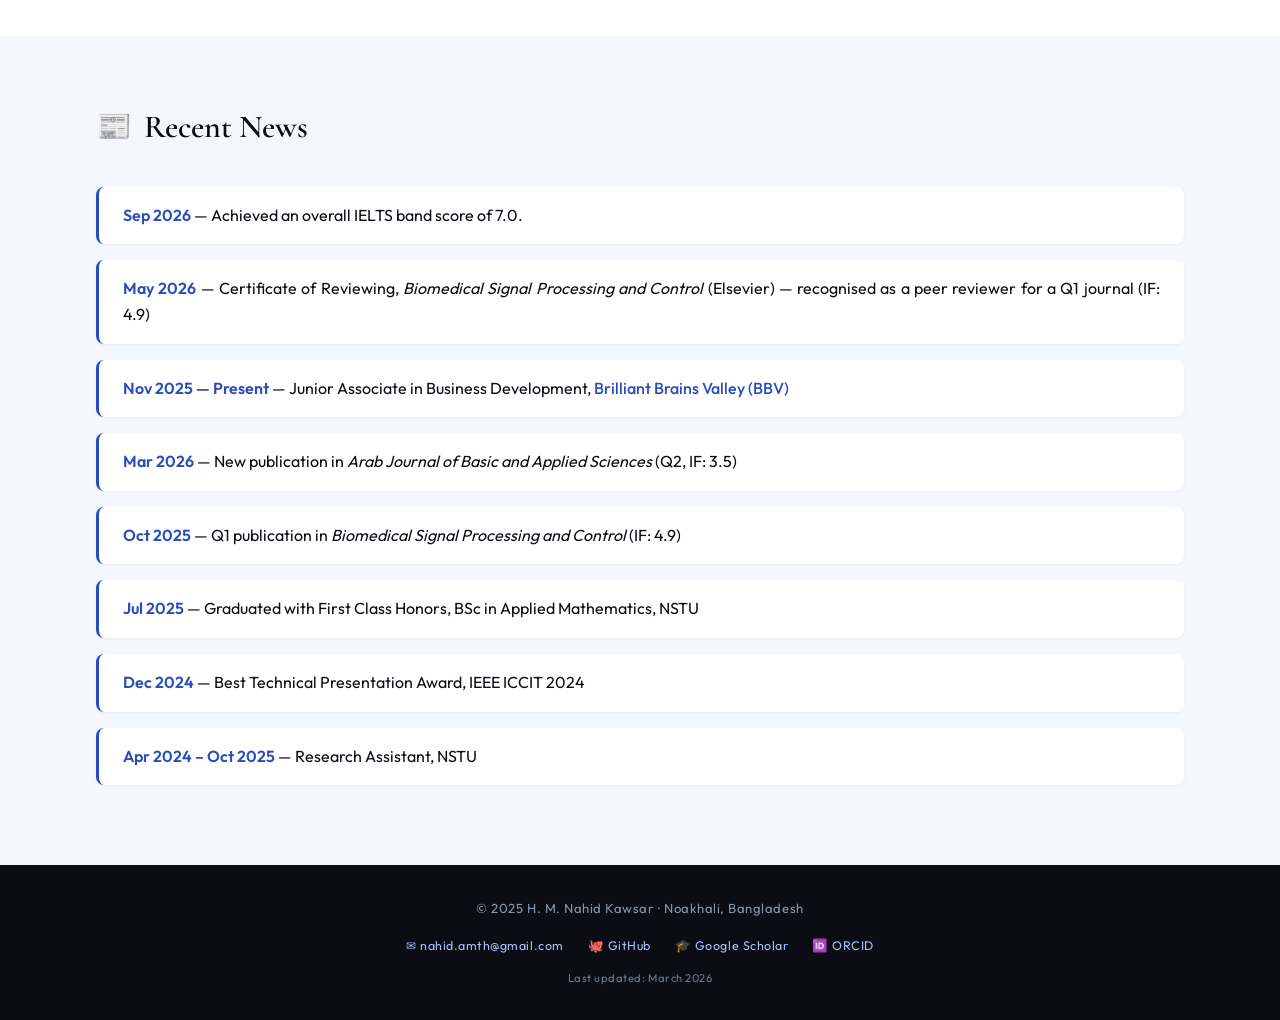
==== commit 8b5bd995: "Add files via upload" ====
--- a/index.html
+++ b/index.html
@@ -212,7 +212,7 @@
 <body>
 
 <nav class="topnav">
-  <a href="index.html" class="nav-brand">Nahid <span>Kawsar</span></a>
+  <a href="index.html" class="nav-brand">H. M. Nahid <span>Kawsar</span></a>
   <div class="nav-links">
     <a href="index.html">Home<span class="nav-tooltip">🏠 Intro, Bio & Recent News</span></a>
     <a href="Education.html">Education<span class="nav-tooltip">🎓 BSc · HSC · SSC</span></a>
@@ -284,7 +284,7 @@
 </div>
       <div>
         <div class="bio-photo">
-          <img src="images/profile/profile-nahid-casual.jpg" alt="Nahid Kawsar - Casual" onerror="this.parentElement.innerHTML='<div class=\'photo-placeholder\'>📸<br><small>profile-nahid-casual.jpg</small></div>'">
+          <img src="images/profile/profile-nahid-casual.jpg" alt="H. M. Nahid Kawsar - Casual" onerror="this.parentElement.innerHTML='<div class=\'photo-placeholder\'>📸<br><small>profile-nahid-casual.jpg</small></div>'">
         </div>
       </div>
     </div>
@@ -298,18 +298,21 @@
 
 
 
-  <section class="news-section">
-    <h2>Recent News</h2>
-    <ul class="news-list">
-      <li><strong>May 2026</strong> — Certificate of Reviewing, <em>Biomedical Signal Processing and Control</em> (Elsevier) — recognised as a peer reviewer for a Q1 journal (IF: 4.9)</li>
-      <li><strong>Nov 2025 — Present</strong> — Junior Associate in Business Development, <a href="https://www.brilliantbrainsvalley.com/" target="_blank">Brilliant Brains Valley (BBV)</a></li>
-      <li><strong>Mar 2026</strong> — New publication in <em>Arab Journal of Basic and Applied Sciences</em> (Q2, IF: 3.5)</li>
-      <li><strong>Oct 2025</strong> — Q1 publication in <em>Biomedical Signal Processing and Control</em> (IF: 4.9)</li>
-      <li><strong>Jul 2025</strong> — Graduated with First Class Honors, BSc in Applied Mathematics, NSTU</li>
-      <li><strong>Dec 2024</strong> — Best Technical Presentation Award, IEEE ICCIT 2024</li>
-      <li><strong>Apr 2024 – Oct 2025</strong> — Research Assistant, NSTU</li>
-    </ul>
-  </section>
+
+<section class="news-section">
+  <h2>Recent News</h2>
+  <ul class="news-list">
+    <li><strong>Sep 2026</strong> — Achieved an overall IELTS band score of 7.0.</li>
+    <li><strong>May 2026</strong> — Certificate of Reviewing, <em>Biomedical Signal Processing and Control</em> (Elsevier) — recognised as a peer reviewer for a Q1 journal (IF: 4.9)</li>
+    <li><strong>Nov 2025 — Present</strong> — Junior Associate in Business Development, <a href="https://www.brilliantbrainsvalley.com/" target="_blank" rel="noopener noreferrer">Brilliant Brains Valley (BBV)</a></li>
+    <li><strong>Mar 2026</strong> — New publication in <em>Arab Journal of Basic and Applied Sciences</em> (Q2, IF: 3.5)</li>
+    <li><strong>Oct 2025</strong> — Q1 publication in <em>Biomedical Signal Processing and Control</em> (IF: 4.9)</li>
+    <li><strong>Jul 2025</strong> — Graduated with First Class Honors, BSc in Applied Mathematics, NSTU</li>
+    <li><strong>Dec 2024</strong> — Best Technical Presentation Award, IEEE ICCIT 2024</li>
+    <li><strong>Apr 2024 – Oct 2025</strong> — Research Assistant, NSTU</li>
+  </ul>
+</section>
+
 </div>
 
 <footer class="sitefooter">
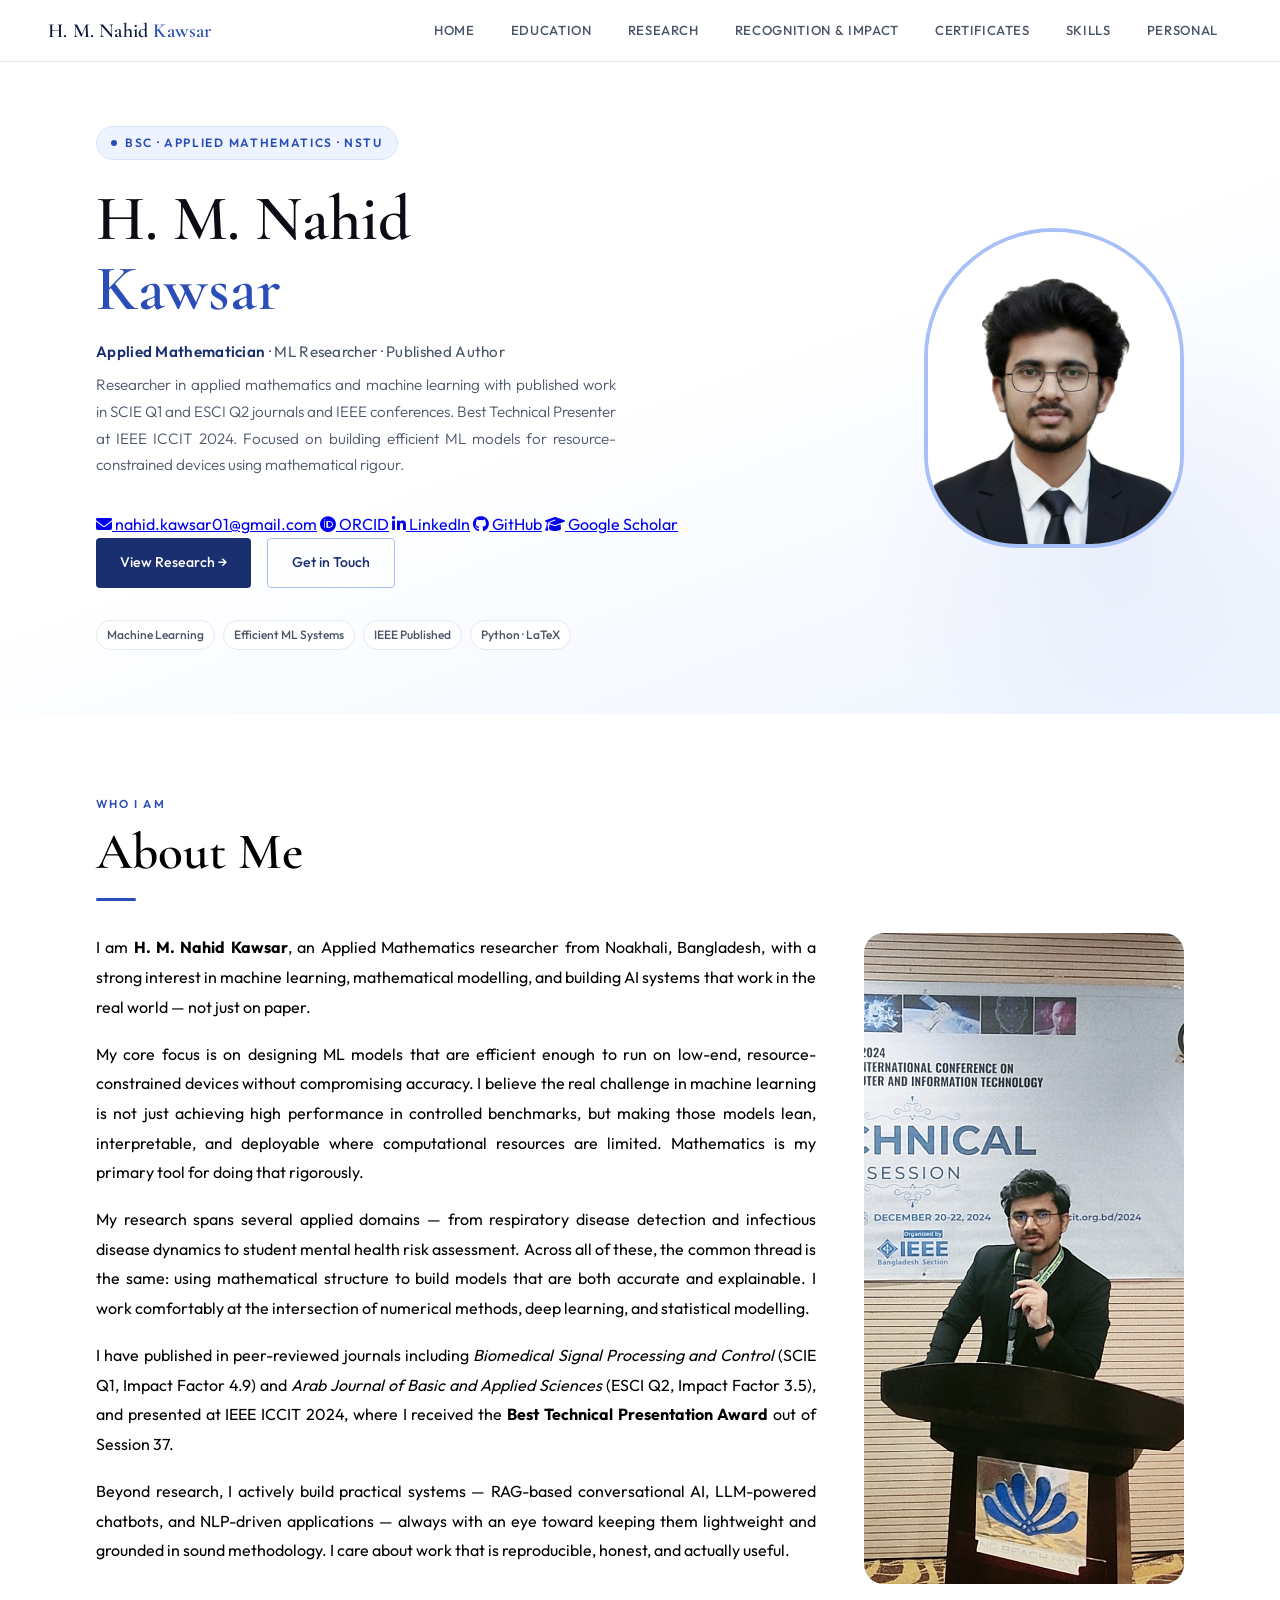
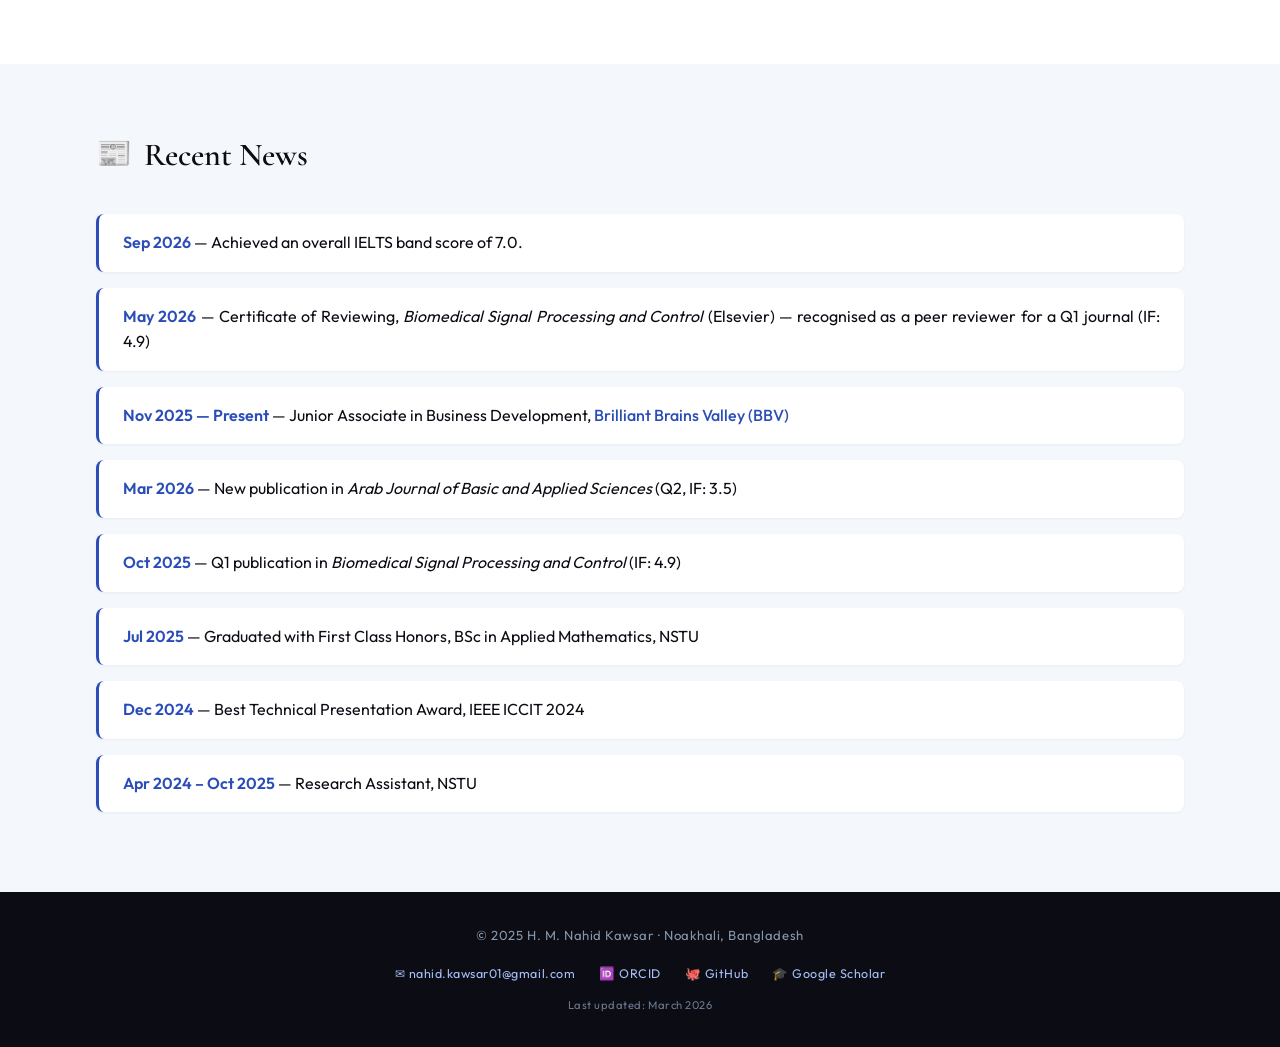
==== commit 57623dda: "Add files via upload" ====
--- a/index.html
+++ b/index.html
@@ -1,7 +1,7 @@
 <!DOCTYPE html>
 <html lang="en">
 <head>
-<link rel="stylesheet" href="https://cdnjs.cloudflare.com/ajax/libs/font-awesome/6.0.0-beta3/css/all.min.css">
+<link rel="stylesheet" href="https://cdnjs.cloudflare.com/ajax/libs/font-awesome/6.5.2/css/all.min.css">
 <meta charset="UTF-8">
 <meta name="viewport" content="width=device-width, initial-scale=1.0">
 <title>H. M. Nahid Kawsar — Portfolio</title>
@@ -27,9 +27,6 @@
 .hstat { text-align: center; }
 .hstat-num { font-family: var(--serif); font-size: 2rem; font-weight: 600; color: var(--blue-800); line-height: 1; }
 .hstat-label { font-size: 0.7rem; font-weight: 500; color: var(--gray-400); letter-spacing: 0.08em; text-transform: uppercase; margin-top: 4px; }
-.hero-social { display: flex; gap: 0.6rem; }
-.social-btn { width: 34px; height: 34px; border-radius: 8px; background: var(--white); border: 1px solid var(--gray-200); display: flex; align-items: center; justify-content: center; text-decoration: none; font-size: 0.8rem; font-weight: 600; color: var(--blue-800); transition: all 0.18s; }
-.social-btn:hover { background: var(--blue-800); color: var(--white); border-color: var(--blue-800); }
 .edu-timeline { display: flex; flex-direction: column; gap: 1.5rem; margin-top: 2rem; }
 .edu-item { display: grid; grid-template-columns: 140px 1fr; gap: 1.5rem; align-items: start; }
 .edu-year { font-size: 0.8rem; font-weight: 600; color: var(--accent); letter-spacing: 0.06em; padding-top: 4px; text-align: right; }
@@ -231,40 +228,30 @@
       <div class="hero-tag fade-up">BSc · Applied Mathematics · NSTU</div>
       <h1 class="fade-up delay-1">H. M. Nahid <span class="last">Kawsar </span></h1>
       <p class="hero-role fade-up delay-2"><strong>Applied Mathematician</strong> · ML Researcher · Published Author</p>
-     <p class="hero-desc fade-up delay-2">Researcher in applied mathematics and machine learning with published work in SCIE Q1 and ESCI Q2 journals and IEEE conferences. Best Technical Presenter at IEEE ICCIT 2024. Focused on building efficient ML models for resource-constrained devices using mathematical rigour.</p>
+      <p class="hero-desc fade-up delay-2">Researcher in applied mathematics and machine learning with published work in SCIE Q1 and ESCI Q2 journals and IEEE conferences. Best Technical Presenter at IEEE ICCIT 2024. Focused on building efficient ML models for resource-constrained devices using mathematical rigour.</p>
+      <div class="hero-contact fade-up delay-3">
+        <a href="mailto:nahid.kawsar01@gmail.com"><i class="fas fa-envelope"></i> nahid.kawsar01@gmail.com</a>
+       <a href="https://orcid.org/0009-0000-8992-1882" target="_blank" rel="noopener"><i class="fab fa-orcid"></i> ORCID</a>
+        <a href="https://linkedin.com/in/hmnahidkawsar" target="_blank" rel="noopener"><i class="fab fa-linkedin-in"></i> LinkedIn</a>
+        <a href="https://github.com/nahidkawsar" target="_blank" rel="noopener"><i class="fab fa-github"></i> GitHub</a>
+        <a href="https://scholar.google.com/citations?user=56lmtYcAAAAJ&hl=en" target="_blank" rel="noopener"><i class="fas fa-graduation-cap"></i> Google Scholar</a>
+ 
+      </div>
       <div class="hero-cta fade-up delay-3">
         <a href="pages/research.html#publications" class="btn btn-primary">View Research →</a>
         <a href="mailto:nahid.amth@gmail.com" class="btn btn-ghost">Get in Touch</a>
       </div>
-<div class="hero-pills fade-up delay-4">
-  <span class="hero-pill">Machine Learning</span>
-  <span class="hero-pill">Efficient ML Systems</span>
-  <span class="hero-pill">IEEE Published</span>
-  <span class="hero-pill">Python · LaTeX</span>
-</div>
+      <div class="hero-pills fade-up delay-4">
+        <span class="hero-pill">Machine Learning</span>
+        <span class="hero-pill">Efficient ML Systems</span>
+        <span class="hero-pill">IEEE Published</span>
+        <span class="hero-pill">Python · LaTeX</span>
+      </div>
     </div>
     <div class="hero-right fade-up delay-2">
       <div class="hero-photo-frame">
         <img src="images/profile/profile-nahid-hero.jpg" alt="H. M. Nahid Kawsar" onerror="this.src='data:image/svg+xml,%3Csvg xmlns=%27http://www.w3.org/2000/svg%27 width=%27420%27 height=%27500%27%3E%3Crect width=%27420%27 height=%27500%27 fill=%27%23D6E4FF%27/%3E%3Ctext x=%2750%25%27 y=%2750%25%27 text-anchor=%27middle%27 dy=%27.3em%27 fill=%27%232B4DB8%27%3E📸%3C/text%3E%3C/svg%3E'">
       </div>
-
-<div class="hero-social">
-  <a href="https://linkedin.com/in/hmnahidkawsar" class="social-btn" target="_blank">
-    <i class="fab fa-linkedin-in"></i>
-  </a>
-  <a href="https://github.com/nahidkawsar" class="social-btn" target="_blank">
-    <i class="fab fa-github"></i>
-  </a>
-  <a href="https://scholar.google.com/citations?user=56lmtYcAAAAJ&hl=en" class="social-btn" target="_blank">
-    <i class="fas fa-graduation-cap"></i>
-  </a>
-  <a href="https://orcid.org/0009-0000-8992-1882" class="social-btn" target="_blank">
-    <i class="fab fa-orcid"></i>
-  </a>
-  <a href="mailto:nahid.amth@gmail.com" class="social-btn" target="_blank">
-    <i class="fas fa-envelope"></i>
-  </a>
-</div>
     </div>
   </div>
 
@@ -276,12 +263,12 @@
     </div>
     <div class="bio-grid">
       <div class="bio-text">
-  <p>I am <strong>H. M. Nahid Kawsar</strong>, an Applied Mathematics researcher from Noakhali, Bangladesh, with a strong interest in machine learning, mathematical modelling, and building AI systems that work in the real world — not just on paper.</p>
-  <p>My core focus is on designing ML models that are efficient enough to run on low-end, resource-constrained devices without compromising accuracy. I believe the real challenge in machine learning is not just achieving high performance in controlled benchmarks, but making those models lean, interpretable, and deployable where computational resources are limited. Mathematics is my primary tool for doing that rigorously.</p>
-  <p>My research spans several applied domains — from respiratory disease detection and infectious disease dynamics to student mental health risk assessment. Across all of these, the common thread is the same: using mathematical structure to build models that are both accurate and explainable. I work comfortably at the intersection of numerical methods, deep learning, and statistical modelling.</p>
-  <p>I have published in peer-reviewed journals including <em>Biomedical Signal Processing and Control</em> (SCIE Q1, Impact Factor 4.9) and <em>Arab Journal of Basic and Applied Sciences</em> (ESCI Q2, Impact Factor 3.5), and presented at IEEE ICCIT 2024, where I received the <strong>Best Technical Presentation Award</strong> out of Session 37.</p>
-  <p>Beyond research, I actively build practical systems — RAG-based conversational AI, LLM-powered chatbots, and NLP-driven applications — always with an eye toward keeping them lightweight and grounded in sound methodology. I care about work that is reproducible, honest, and actually useful.</p>
-</div>
+        <p>I am <strong>H. M. Nahid Kawsar</strong>, an Applied Mathematics researcher from Noakhali, Bangladesh, with a strong interest in machine learning, mathematical modelling, and building AI systems that work in the real world — not just on paper.</p>
+        <p>My core focus is on designing ML models that are efficient enough to run on low-end, resource-constrained devices without compromising accuracy. I believe the real challenge in machine learning is not just achieving high performance in controlled benchmarks, but making those models lean, interpretable, and deployable where computational resources are limited. Mathematics is my primary tool for doing that rigorously.</p>
+        <p>My research spans several applied domains — from respiratory disease detection and infectious disease dynamics to student mental health risk assessment. Across all of these, the common thread is the same: using mathematical structure to build models that are both accurate and explainable. I work comfortably at the intersection of numerical methods, deep learning, and statistical modelling.</p>
+        <p>I have published in peer-reviewed journals including <em>Biomedical Signal Processing and Control</em> (SCIE Q1, Impact Factor 4.9) and <em>Arab Journal of Basic and Applied Sciences</em> (ESCI Q2, Impact Factor 3.5), and presented at IEEE ICCIT 2024, where I received the <strong>Best Technical Presentation Award</strong> out of Session 37.</p>
+        <p>Beyond research, I actively build practical systems — RAG-based conversational AI, LLM-powered chatbots, and NLP-driven applications — always with an eye toward keeping them lightweight and grounded in sound methodology. I care about work that is reproducible, honest, and actually useful.</p>
+      </div>
       <div>
         <div class="bio-photo">
           <img src="images/profile/profile-nahid-casual.jpg" alt="H. M. Nahid Kawsar - Casual" onerror="this.parentElement.innerHTML='<div class=\'photo-placeholder\'>📸<br><small>profile-nahid-casual.jpg</small></div>'">
@@ -290,38 +277,30 @@
     </div>
   </section>
 
-
-
-
-
-
-
-
-
-
-<section class="news-section">
-  <h2>Recent News</h2>
-  <ul class="news-list">
-    <li><strong>Sep 2026</strong> — Achieved an overall IELTS band score of 7.0.</li>
-    <li><strong>May 2026</strong> — Certificate of Reviewing, <em>Biomedical Signal Processing and Control</em> (Elsevier) — recognised as a peer reviewer for a Q1 journal (IF: 4.9)</li>
-    <li><strong>Nov 2025 — Present</strong> — Junior Associate in Business Development, <a href="https://www.brilliantbrainsvalley.com/" target="_blank" rel="noopener noreferrer">Brilliant Brains Valley (BBV)</a></li>
-    <li><strong>Mar 2026</strong> — New publication in <em>Arab Journal of Basic and Applied Sciences</em> (Q2, IF: 3.5)</li>
-    <li><strong>Oct 2025</strong> — Q1 publication in <em>Biomedical Signal Processing and Control</em> (IF: 4.9)</li>
-    <li><strong>Jul 2025</strong> — Graduated with First Class Honors, BSc in Applied Mathematics, NSTU</li>
-    <li><strong>Dec 2024</strong> — Best Technical Presentation Award, IEEE ICCIT 2024</li>
-    <li><strong>Apr 2024 – Oct 2025</strong> — Research Assistant, NSTU</li>
-  </ul>
-</section>
+  <section class="news-section">
+    <h2>Recent News</h2>
+    <ul class="news-list">
+      <li><strong>Sep 2026</strong> — Achieved an overall IELTS band score of 7.0.</li>
+      <li><strong>May 2026</strong> — Certificate of Reviewing, <em>Biomedical Signal Processing and Control</em> (Elsevier) — recognised as a peer reviewer for a Q1 journal (IF: 4.9)</li>
+      <li><strong>Nov 2025 — Present</strong> — Junior Associate in Business Development, <a href="https://www.brilliantbrainsvalley.com/" target="_blank" rel="noopener noreferrer">Brilliant Brains Valley (BBV)</a></li>
+      <li><strong>Mar 2026</strong> — New publication in <em>Arab Journal of Basic and Applied Sciences</em> (Q2, IF: 3.5)</li>
+      <li><strong>Oct 2025</strong> — Q1 publication in <em>Biomedical Signal Processing and Control</em> (IF: 4.9)</li>
+      <li><strong>Jul 2025</strong> — Graduated with First Class Honors, BSc in Applied Mathematics, NSTU</li>
+      <li><strong>Dec 2024</strong> — Best Technical Presentation Award, IEEE ICCIT 2024</li>
+      <li><strong>Apr 2024 – Oct 2025</strong> — Research Assistant, NSTU</li>
+    </ul>
+  </section>
 
 </div>
 
 <footer class="sitefooter">
   <div>© 2025 H. M. Nahid Kawsar · Noakhali, Bangladesh</div>
   <div class="footer-links">
-    <a href="mailto:nahid.amth@gmail.com">✉ nahid.amth@gmail.com</a>
+    <a href="mailto:nahid.kawsar01@gmail.com">✉ nahid.kawsar01@gmail.com</a>
+    <a href="https://orcid.org/0009-0000-8992-1882" target="_blank">🆔 ORCID</a>
     <a href="https://github.com/nahidkawsar" target="_blank">🐙 GitHub</a>
     <a href="https://scholar.google.com/citations?user=56lmtYcAAAAJ&hl=en" target="_blank">🎓 Google Scholar</a>
-    <a href="https://orcid.org/0009-0000-8992-1882" target="_blank">🆔 ORCID</a>
+
   </div>
   <div class="last-updated">Last updated: March 2026</div>
 </footer>
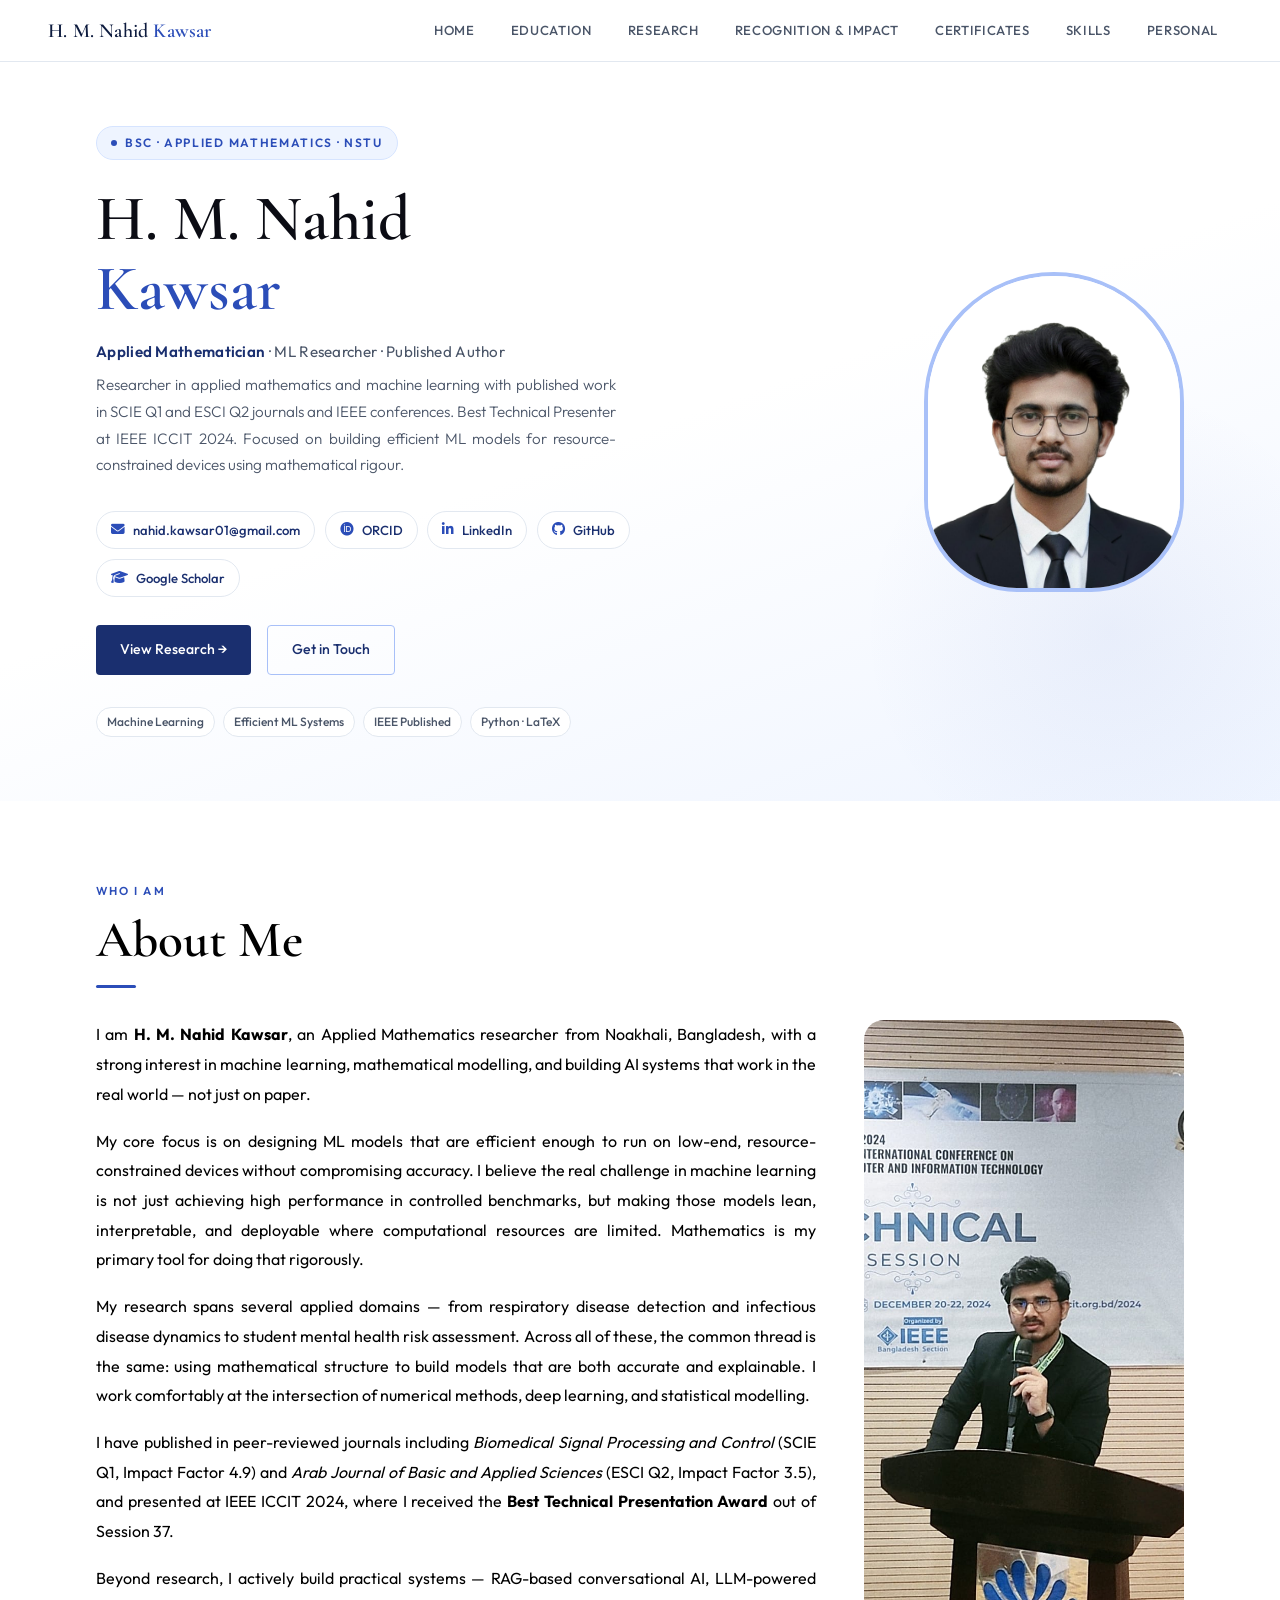
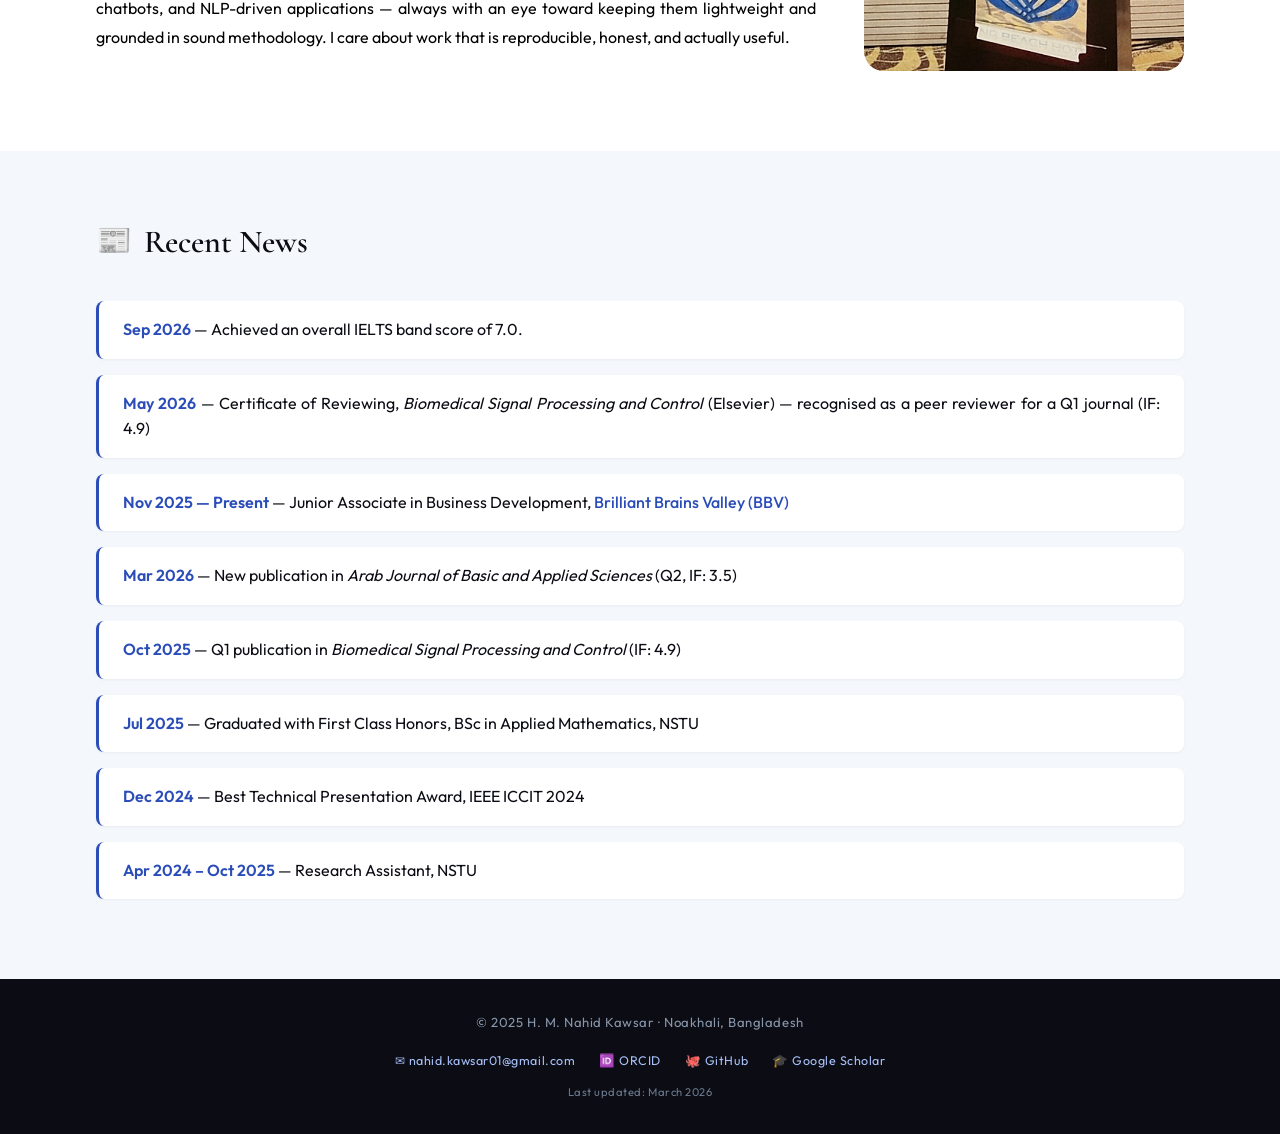
==== commit 40e6a3a2: "Add files via upload" ====
--- a/index.html
+++ b/index.html
@@ -348,5 +348,77 @@
   }
 })();
 </script>
+<!-- ZOOM PREVIEW -->
+<style>
+#zl-box{display:none;position:fixed;inset:0;background:rgba(0,0,0,.92);z-index:100000;align-items:center;justify-content:center;overflow:hidden}
+#zl-img{max-width:90%;max-height:90%;object-fit:contain;border-radius:8px;user-select:none;-webkit-user-drag:none;touch-action:none;cursor:zoom-in;transition:transform .15s ease}
+#zl-close{position:absolute;top:14px;right:24px;color:#fff;font-size:40px;line-height:1;background:none;border:0;cursor:pointer;z-index:2}
+#zl-close:hover{opacity:.7}
+#zl-cap{position:absolute;bottom:20px;left:50%;transform:translateX(-50%);max-width:90%;text-align:center;color:#fff;font-size:.9rem;background:rgba(0,0,0,.6);padding:8px 14px;border-radius:8px}
+</style>
+<div id="zl-box" role="dialog" aria-modal="true"><button id="zl-close" type="button" aria-label="Close">&times;</button><img id="zl-img" src="" alt=""><div id="zl-cap"></div></div>
+<script>
+(function () {
+  var box = document.getElementById('zl-box'), img = document.getElementById('zl-img'), cap = document.getElementById('zl-cap');
+  var z = {s: 1, x: 0, y: 0}, pts = {}, moved = false, sd = 0, ss = 1, last = null;
+  function apply() { img.style.transform = 'translate(' + z.x + 'px,' + z.y + 'px) scale(' + z.s + ')'; img.style.cursor = z.s > 1 ? 'grab' : 'zoom-in'; }
+  function reset() { z = {s: 1, x: 0, y: 0}; apply(); }
+  function setZoom(s) { z.s = Math.min(6, Math.max(1, s)); if (z.s === 1) { z.x = 0; z.y = 0; } apply(); }
+  function open(src, caption) {
+    if (!src) return;
+    img.src = src; cap.textContent = caption || ''; cap.style.display = caption ? '' : 'none';
+    reset(); box.style.display = 'flex'; document.body.style.overflow = 'hidden';
+  }
+  function close() { box.style.display = 'none'; img.src = ''; reset(); document.body.style.overflow = ''; }
+  window.openLightbox = open;
+  window.closeLightbox = close;
+  function dist() { var k = Object.keys(pts), a = pts[k[0]], b = pts[k[1]]; return Math.hypot(a.x - b.x, a.y - b.y); }
+  img.addEventListener('pointerdown', function (e) {
+    e.stopPropagation(); img.setPointerCapture(e.pointerId);
+    pts[e.pointerId] = {x: e.clientX, y: e.clientY}; moved = false; last = {x: e.clientX, y: e.clientY};
+    if (Object.keys(pts).length === 2) { sd = dist(); ss = z.s; }
+    img.style.transition = 'none';
+  });
+  img.addEventListener('pointermove', function (e) {
+    if (!pts[e.pointerId]) return;
+    pts[e.pointerId] = {x: e.clientX, y: e.clientY};
+    if (Object.keys(pts).length === 2) { moved = true; setZoom(ss * dist() / sd); }
+    else if (z.s > 1) {
+      var dx = e.clientX - last.x, dy = e.clientY - last.y;
+      if (Math.abs(dx) + Math.abs(dy) > 2) moved = true;
+      z.x += dx; z.y += dy; last = {x: e.clientX, y: e.clientY}; apply();
+    }
+  });
+  function up(e) { delete pts[e.pointerId]; img.style.transition = 'transform .15s ease'; }
+  img.addEventListener('pointerup', up); img.addEventListener('pointercancel', up);
+  img.addEventListener('click', function (e) { e.stopPropagation(); if (!moved) setZoom(z.s > 1 ? 1 : 2.5); });
+  box.addEventListener('click', close);
+  document.getElementById('zl-close').addEventListener('click', function (e) { e.stopPropagation(); close(); });
+  box.addEventListener('wheel', function (e) { e.preventDefault(); setZoom(z.s * (e.deltaY < 0 ? 1.2 : 1 / 1.2)); }, {passive: false});
+  document.addEventListener('keydown', function (e) {
+    if (box.style.display !== 'flex') return;
+    if (e.key === 'Escape') close();
+    if (e.key === '+' || e.key === '=') setZoom(z.s * 1.25);
+    if (e.key === '-') setZoom(z.s / 1.25);
+    if (e.key === '0') reset();
+  });
+  // Intercept image clicks (capture phase) so old handlers/lightboxes don't also fire
+  document.addEventListener('click', function (e) {
+    if (box.contains(e.target)) return;
+    var btn = e.target.closest && e.target.closest('[data-doc-preview]');
+    if (btn) {
+      e.stopPropagation(); e.preventDefault();
+      open(btn.getAttribute('data-doc-preview'), btn.getAttribute('data-doc-caption'));
+      return;
+    }
+    var t = e.target;
+    if (!t || t.tagName !== 'IMG') return;
+    if (t.closest('nav') || t.closest('a[href]')) return;
+    if (t.complete && t.naturalWidth === 0) return;
+    e.stopPropagation(); e.preventDefault();
+    open(t.currentSrc || t.src, t.alt || t.title || '');
+  }, true);
+})();
+</script>
 </body>
 </html>
--- a/style.css
+++ b/style.css
@@ -195,6 +195,19 @@
   text-align: justify;
 }
 .text-justify { text-align: justify; }
+
+/* HERO CONTACT LINKS */
+.hero-contact { display: flex; flex-wrap: wrap; gap: 0.6rem; margin-bottom: 1.75rem; }
+.hero-contact a {
+  display: inline-flex; align-items: center; gap: 8px;
+  font-size: 0.82rem; font-weight: 500; color: var(--blue-800);
+  background: var(--white); border: 1px solid var(--gray-200);
+  padding: 7px 14px; border-radius: 20px; text-decoration: none;
+  transition: all 0.18s;
+}
+.hero-contact a i { color: var(--accent); font-size: 0.85rem; transition: color 0.18s; }
+.hero-contact a:hover { background: var(--blue-800); color: var(--white); border-color: var(--blue-800); }
+.hero-contact a:hover i { color: var(--white); }
 
 @keyframes fadeUp {
   from { opacity: 0; transform: translateY(24px); }
@@ -229,6 +242,7 @@
     padding: 3rem 1.5rem;
   }
   .stat-row { gap: 1.5rem; justify-content: center; }
+  .hero-contact { justify-content: center; }
 }
 
 /* Certificate image styling */
@@ -261,4 +275,165 @@
 .award-desc {
   flex: 1;
   text-align: justify;
-}+}
+
+
+/* ── EDUCATION DOCUMENT PREVIEWS ── */
+.edu-docs {
+  display: grid;
+  grid-template-columns: repeat(auto-fit, minmax(min(100%, 220px), 1fr));
+  gap: 1.1rem;
+  margin-top: 1.25rem;
+  align-items: stretch;
+}
+.edu-doc-card {
+  min-width: 0;
+  display: flex;
+  flex-direction: column;
+  overflow: hidden;
+  background: var(--white);
+  border: 1px solid var(--gray-200);
+  border-radius: 12px;
+  box-shadow: 0 3px 12px rgba(13, 27, 62, .045);
+  transition: border-color .2s ease, box-shadow .2s ease, transform .2s ease;
+}
+.edu-doc-card:hover {
+  transform: translateY(-2px);
+  border-color: var(--blue-200);
+  box-shadow: 0 8px 22px rgba(43, 77, 184, .09);
+}
+.edu-doc-preview {
+  display: flex;
+  align-items: center;
+  justify-content: center;
+  position: relative;
+  width: 100%;
+  height: 180px;
+  padding: 12px;
+  overflow: hidden;
+  border: 0;
+  border-bottom: 1px solid var(--gray-200);
+  background: linear-gradient(145deg, #f7f9fd, #edf2fa);
+  cursor: zoom-in;
+}
+.edu-doc-preview img {
+  display: block;
+  width: 100%;
+  height: 100%;
+  object-fit: contain;
+  object-position: center;
+  border-radius: 3px;
+  transition: transform .2s ease;
+}
+.edu-doc-card:hover .edu-doc-preview img { transform: scale(1.02); }
+.edu-doc-placeholder {
+  display: flex;
+  flex-direction: column;
+  align-items: center;
+  justify-content: center;
+  gap: .6rem;
+  width: 100%;
+  height: 100%;
+  color: var(--blue-800);
+  font-size: .8rem;
+  text-align: center;
+}
+.edu-doc-placeholder[hidden] { display: none !important; }
+.edu-doc-placeholder i { font-size: 2.2rem; }
+.edu-doc-info {
+  display: flex;
+  flex: 1;
+  flex-direction: column;
+  align-items: flex-start;
+  padding: 1rem;
+}
+.edu-doc-title {
+  color: var(--ink);
+  font-size: .9rem;
+  font-weight: 600;
+  line-height: 1.45;
+  margin-bottom: .4rem;
+}
+.edu-doc-note {
+  color: var(--gray-600);
+  font-size: .78rem;
+  line-height: 1.55;
+  margin-bottom: 1rem;
+}
+.edu-doc-actions { display: flex; flex-wrap: wrap; gap: .55rem; margin-top: auto; }
+.edu-doc-link {
+  display: inline-flex;
+  align-items: center;
+  justify-content: center;
+  gap: .4rem;
+  color: var(--blue-800);
+  font-size: .76rem;
+  font-weight: 600;
+  text-decoration: none;
+  transition: color .18s ease, background .18s ease;
+}
+.edu-doc-link:hover { color: var(--accent); text-decoration: underline; }
+.edu-doc-link.primary {
+  padding: .5rem .7rem;
+  border: 1px solid var(--blue-100);
+  border-radius: 7px;
+  background: var(--blue-50);
+}
+.edu-doc-link.primary:hover { background: var(--blue-100); text-decoration: none; }
+#edu-doc-lightbox {
+  display: none;
+  position: fixed;
+  inset: 0;
+  z-index: 1100;
+  align-items: center;
+  justify-content: center;
+  padding: 4rem 1rem 5rem;
+  box-sizing: border-box;
+  background: rgba(8, 14, 30, .94);
+  cursor: zoom-out;
+}
+#edu-doc-lightbox.active { display: flex; }
+#edu-doc-lightbox img {
+  display: block;
+  max-width: min(94vw, 1200px);
+  max-height: 82vh;
+  object-fit: contain;
+  border-radius: 6px;
+  background: white;
+  cursor: default;
+}
+.edu-doc-lightbox-close {
+  position: absolute;
+  top: 14px;
+  right: 24px;
+  color: white;
+  font-size: 2.5rem;
+  line-height: 1;
+  border: 0;
+  background: transparent;
+  cursor: pointer;
+}
+.edu-doc-lightbox-caption {
+  position: absolute;
+  left: 1rem;
+  right: 1rem;
+  bottom: 1.2rem;
+  color: white;
+  text-align: center;
+  font-size: .9rem;
+}
+@media (max-width: 600px) {
+  .edu-docs { grid-template-columns: repeat(2, minmax(0, 1fr)); gap: .7rem; }
+  .edu-doc-preview { height: 135px; padding: 8px; }
+  .edu-doc-info { padding: .75rem; }
+  .edu-doc-title { font-size: .82rem; }
+  .edu-doc-note { font-size: .72rem; }
+  .edu-doc-link { font-size: .7rem; }
+}
+@media (max-width: 360px) {
+  .edu-docs { grid-template-columns: 1fr; }
+  .edu-doc-preview { height: 165px; }
+}
+
+/* Direct links to education sections: keep headings visible below the fixed navigation */
+.edu-item[id] { scroll-margin-top: 110px; }
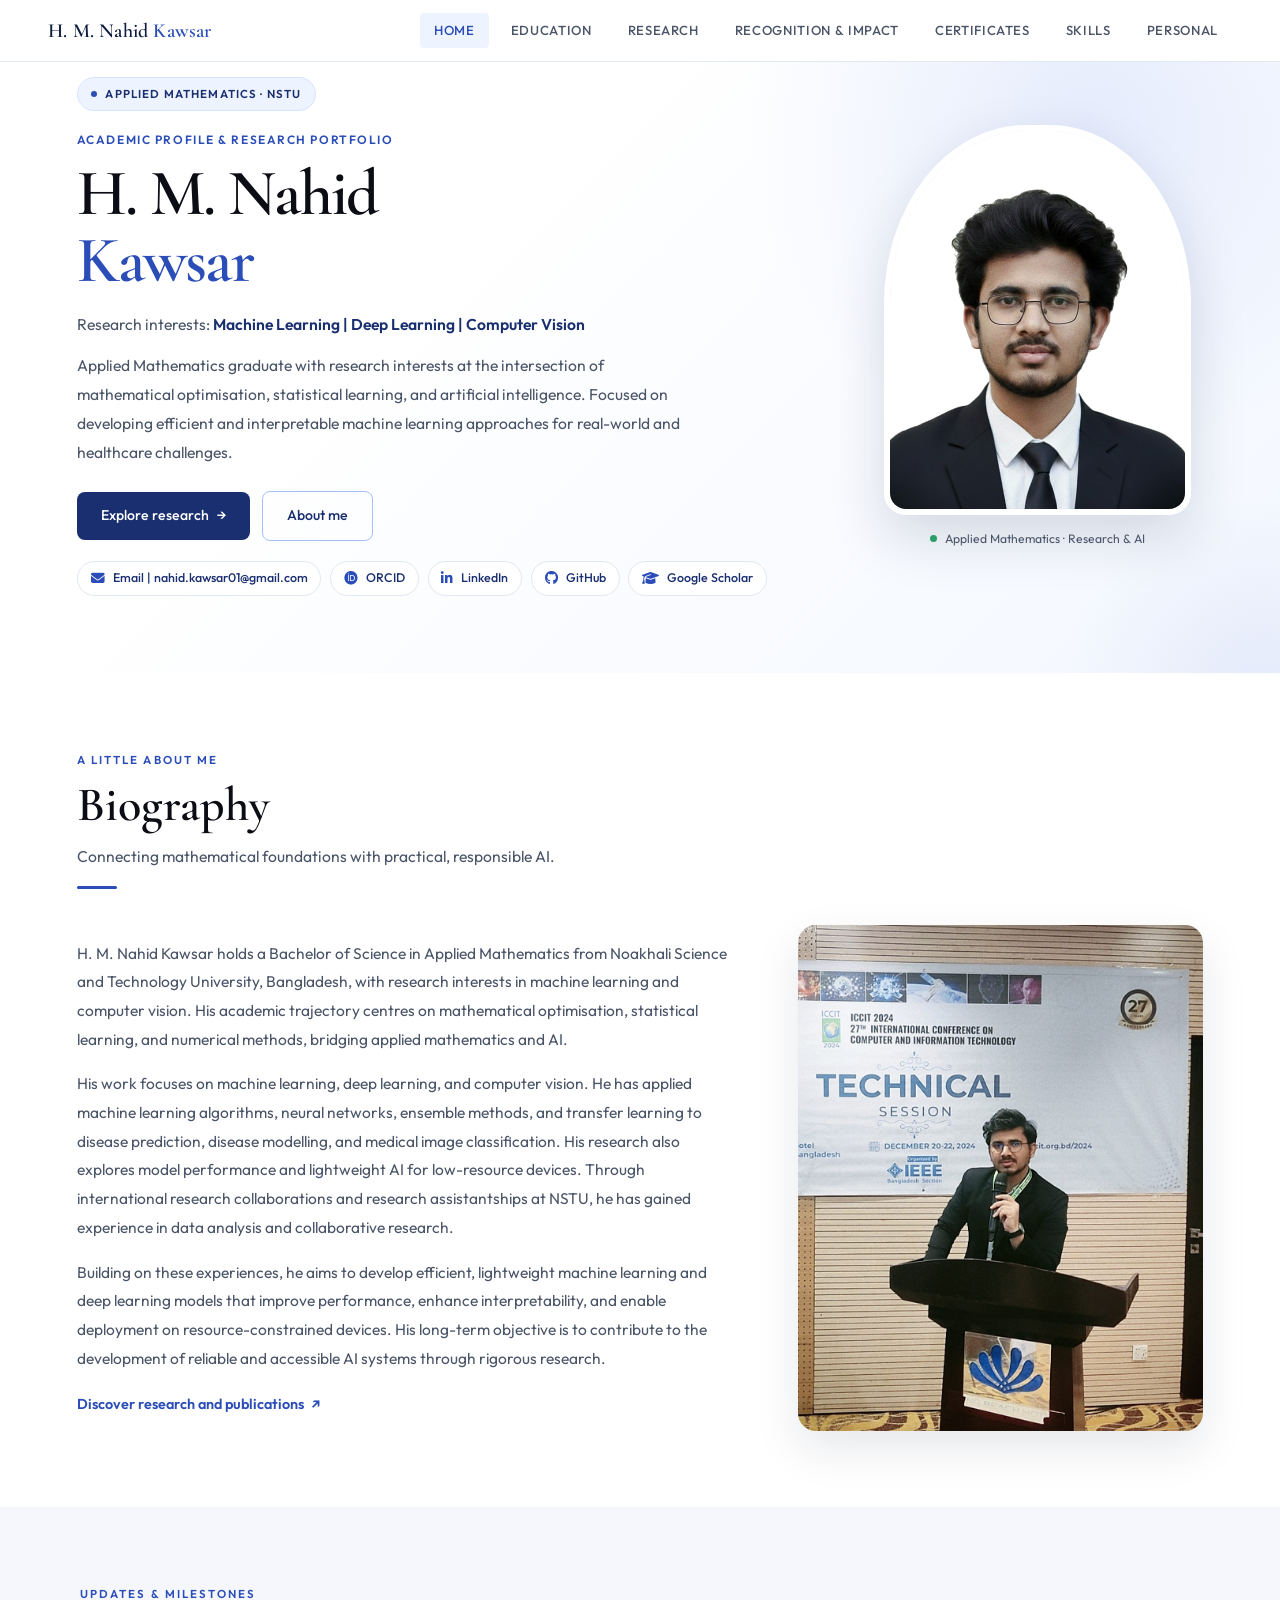
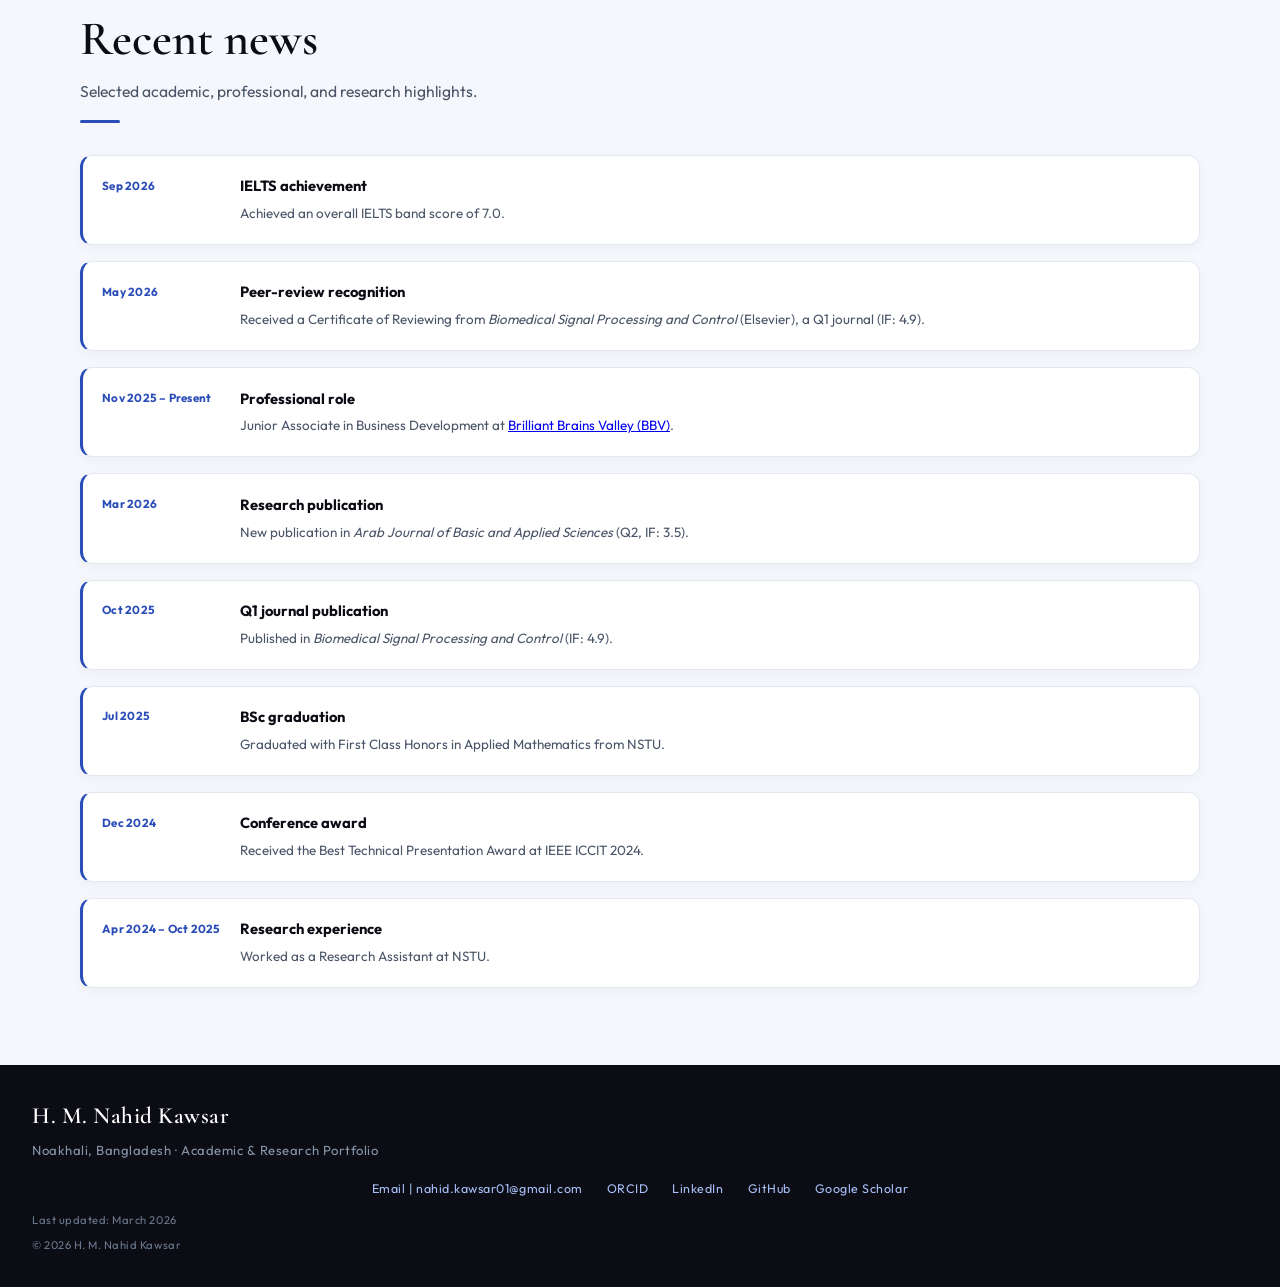
==== commit daaa4eb6: "Add files via upload" ====
--- a/index.html
+++ b/index.html
@@ -1,423 +1,150 @@
 <!DOCTYPE html>
 <html lang="en">
 <head>
-<link rel="stylesheet" href="https://cdnjs.cloudflare.com/ajax/libs/font-awesome/6.5.2/css/all.min.css">
-<meta charset="UTF-8">
-<meta name="viewport" content="width=device-width, initial-scale=1.0">
-<title>H. M. Nahid Kawsar — Portfolio</title>
-<link rel="stylesheet" href="style.css">
-<style>
-.hero { min-height: auto; display: flex; align-items: center; justify-content: space-between; padding: 4rem 6rem; background: linear-gradient(160deg, var(--white) 50%, var(--blue-50) 100%); position: relative; overflow: hidden; gap: 3rem; }
-.hero-left { flex: 1; max-width: 600px; z-index: 1; }
-.hero::after { content: ''; position: absolute; bottom: -80px; right: -80px; width: 500px; height: 500px; border-radius: 50%; background: radial-gradient(circle, rgba(43,77,184,0.06) 0%, transparent 70%); pointer-events: none; }
-.hero-tag { display: inline-flex; align-items: center; gap: 8px; font-size: 0.75rem; font-weight: 600; letter-spacing: 0.14em; text-transform: uppercase; color: var(--accent); background: var(--blue-50); border: 1px solid var(--blue-100); padding: 6px 14px; border-radius: 20px; margin-bottom: 1.5rem; }
-.hero-tag::before { content: ''; width: 6px; height: 6px; border-radius: 50%; background: var(--accent); }
-.hero h1 { font-family: var(--serif); font-size: clamp(2.5rem, 5vw, 4.5rem); font-weight: 600; line-height: 1.08; color: var(--ink); margin-bottom: 0.25rem; }
-.hero h1 .last { color: var(--accent); display: block; }
-.hero-role { font-size: 0.95rem; font-weight: 400; color: var(--gray-600); margin: 1rem 0 0.5rem; letter-spacing: 0.02em; }
-.hero-role strong { color: var(--blue-800); font-weight: 600; }
-.hero-desc { font-size: 0.95rem; font-weight: 300; color: var(--gray-600); max-width: 520px; line-height: 1.75; margin-bottom: 2rem; text-align: justify; }
-.hero-cta { display: flex; gap: 1rem; flex-wrap: wrap; margin-bottom: 2rem; }
-.hero-pills { display: flex; gap: 0.5rem; flex-wrap: wrap; margin-bottom: 0; }
-.hero-pill { font-size: 0.75rem; font-weight: 500; color: var(--gray-600); background: var(--white); border: 1px solid var(--gray-200); padding: 4px 10px; border-radius: 20px; }
-.hero-right { display: flex; flex-direction: column; align-items: center; gap: 1.25rem; z-index: 1; justify-self: end; }
-.hero-photo-frame { width: 260px; height: 320px; border-radius: 140px 140px 100px 100px; background: var(--blue-100); border: 4px solid var(--blue-200); overflow: hidden; }
-.hero-photo-frame img { width: 100%; height: 100%; object-fit: cover; display: block; }
-.hero-stat-row { display: flex; gap: 1.5rem; }
-.hstat { text-align: center; }
-.hstat-num { font-family: var(--serif); font-size: 2rem; font-weight: 600; color: var(--blue-800); line-height: 1; }
-.hstat-label { font-size: 0.7rem; font-weight: 500; color: var(--gray-400); letter-spacing: 0.08em; text-transform: uppercase; margin-top: 4px; }
-.edu-timeline { display: flex; flex-direction: column; gap: 1.5rem; margin-top: 2rem; }
-.edu-item { display: grid; grid-template-columns: 140px 1fr; gap: 1.5rem; align-items: start; }
-.edu-year { font-size: 0.8rem; font-weight: 600; color: var(--accent); letter-spacing: 0.06em; padding-top: 4px; text-align: right; }
-.edu-card { border-left: 2px solid var(--blue-200); padding-left: 1.5rem; padding-bottom: 1.5rem; position: relative; }
-.edu-card::before { content: ''; position: absolute; left: -6px; top: 6px; width: 10px; height: 10px; border-radius: 50%; background: var(--accent); border: 2px solid var(--white); box-shadow: 0 0 0 3px var(--blue-100); }
-.edu-degree { font-family: var(--serif); font-size: 1.2rem; font-weight: 600; color: #000000; margin-bottom: 0.2rem; }
-.edu-uni { font-size: 0.88rem; color: var(--accent); font-weight: 500; margin-bottom: 0.3rem; }
-.edu-uni a { color: var(--accent); text-decoration: none; }
-.edu-uni a:hover { text-decoration: underline; }
-.edu-detail { font-size: 0.85rem; color: #000000; line-height: 1.6; text-align: justify; }
-.cgpa-badge { display: inline-block; margin-top: 0.4rem; background: var(--blue-50); color: var(--blue-800); border: 1px solid var(--blue-100); font-size: 0.78rem; font-weight: 600; padding: 3px 10px; border-radius: 20px; }
-.bio-grid { display: grid; grid-template-columns: 1fr 320px; gap: 3rem; align-items: stretch; margin-top: 2rem; }
-.bio-text p { color: #000000; font-weight: 400; font-size: 1rem; margin-bottom: 1.1rem; line-height: 1.85; text-align: justify; }
-.bio-photo { width: 100%; height: 100%; min-height: 400px; border-radius: 20px; overflow: hidden; background: var(--gray-100); display: flex; align-items: center; justify-content: center; }
-.bio-photo img { width: 100%; height: 100%; object-fit: cover; display: block; }
-.univ-card { background: rgba(255,255,255,0.95); border-radius: 24px; padding: 2rem; margin-bottom: 2rem; position: relative; z-index: 1; backdrop-filter: blur(2px); border: 1px solid var(--gray-200); }
-.dept-card { background: var(--white); border: 1px solid var(--gray-200); border-radius: 16px; padding: 2rem; margin-bottom: 2rem; transition: transform 0.18s, box-shadow 0.18s; }
-.dept-card:hover { transform: translateY(-3px); box-shadow: 0 12px 32px rgba(43,77,184,0.09); }
-.univ-card h3, .dept-card h3 { font-family: var(--serif); font-size: 1.5rem; font-weight: 600; color: #000000; margin-bottom: 1rem; display: flex; align-items: center; gap: 0.75rem; }
-.univ-card p, .dept-card p { color: #000000; line-height: 1.75; margin-bottom: 1rem; text-align: justify; }
-.ranking-badge { display: inline-block; background: var(--blue-50); border: 1px solid var(--blue-100); border-radius: 12px; padding: 1rem; margin: 1rem 0; text-align: center; }
-.ranking-badge .rank { font-family: var(--serif); font-size: 1.8rem; font-weight: 700; color: var(--accent); }
-.ranking-badge .rank-label { font-size: 0.8rem; color: #000000; }
-.research-score { display: inline-block; background: linear-gradient(135deg, var(--blue-800), var(--accent)); color: white; border-radius: 8px; padding: 0.25rem 0.75rem; font-weight: 600; font-size: 0.85rem; }
-.nstu-bg-section { background-image: url('images/nstu-campus.jpg'); background-size: cover; background-position: center; background-attachment: fixed; position: relative; padding: 4rem 6rem; }
-.nstu-bg-section::before { content: ''; position: absolute; top: 0; left: 0; right: 0; bottom: 0; background: rgba(0, 0, 0, 0.6); z-index: 0; }
-.nstu-bg-section > * { position: relative; z-index: 1; }
-.nstu-bg-section .section-label { color: var(--blue-200); }
-.nstu-bg-section .section-title { color: var(--white); }
-.news-section { background: var(--gray-100); padding: 4rem 6rem; }
-.news-section h2 { font-family: var(--serif); font-size: 2rem; font-weight: 600; color: var(--ink); margin-bottom: 2rem; display: flex; align-items: center; gap: 0.75rem; }
-.news-section h2::before { content: '📰'; font-size: 1.8rem; }
-.news-list { list-style: none; padding: 0; }
-.news-list li { background: var(--white); border-left: 3px solid var(--accent); padding: 1rem 1.5rem; margin-bottom: 1rem; border-radius: 8px; box-shadow: 0 1px 3px rgba(0,0,0,0.05); transition: transform 0.18s, box-shadow 0.18s; line-height: 1.6; }
-.news-list li:hover { transform: translateX(4px); box-shadow: 0 4px 12px rgba(43,77,184,0.1); }
-.news-list strong { color: var(--accent); font-weight: 600; }
-.news-list a { color: var(--blue-600); text-decoration: none; font-weight: 500; }
-.news-list a:hover { text-decoration: underline; color: var(--accent); }
-.lightbox { display: none; position: fixed; top: 0; left: 0; width: 100%; height: 100%; background: rgba(0, 0, 0, 0.9); z-index: 1000; cursor: pointer; align-items: center; justify-content: center; }
-.lightbox.active { display: flex; }
-.lightbox img { max-width: 90%; max-height: 90%; object-fit: contain; border-radius: 8px; }
-.lightbox-close { position: absolute; top: 20px; right: 30px; color: white; font-size: 40px; font-weight: bold; cursor: pointer; transition: 0.2s; }
-.lightbox-close:hover { color: var(--accent); }
-.lightbox-caption { position: absolute; bottom: 20px; left: 0; right: 0; text-align: center; color: white; font-size: 0.9rem; background: rgba(0,0,0,0.6); padding: 8px; margin: 0 auto; width: fit-content; border-radius: 8px; }
-img { cursor: pointer; }
-
-/* MOBILE FIXES - Only these specific changes */
-@media (max-width: 900px) {
-  /* Hero section - stack vertically */
-  .hero {
-    flex-direction: column;
-    padding: 2rem 1.5rem;
-    text-align: center;
-    gap: 2rem;
-  }
-  .hero-left {
-    max-width: 100%;
-  }
-  .hero-right {
-    order: -1;
-  }
-  .hero-cta, .hero-pills {
-    justify-content: center;
-  }
-  .hero-desc {
-    text-align: center;
-    max-width: 100%;
-  }
-  .hero-photo-frame {
-    width: 200px;
-    height: 250px;
-    margin: 0 auto;
-  }
-  
-  /* Bio grid - stack */
-  .bio-grid {
-    grid-template-columns: 1fr;
-    gap: 2rem;
-  }
-  .bio-photo {
-    min-height: 280px;
-  }
-  
-  /* Education timeline - stack */
-  .edu-item {
-    grid-template-columns: 1fr;
-    gap: 0.25rem;
-  }
-  .edu-year {
-    text-align: left;
-  }
-  .edu-card {
-    padding-left: 1rem;
-    padding-bottom: 1rem;
-  }
-  
-  /* News section */
-  .news-section {
-    padding: 2rem 1.5rem;
-  }
-  .news-section h2 {
-    font-size: 1.5rem;
-  }
-  .news-list li {
-    padding: 0.75rem 1rem;
-    font-size: 0.85rem;
-  }
-  
-  /* NSTU section */
-  .nstu-bg-section {
-    padding: 2rem 1.5rem;
-    background-attachment: scroll;
-  }
-  .univ-card, .dept-card {
-    padding: 1.25rem;
-  }
-  .univ-card h3, .dept-card h3 {
-    font-size: 1.2rem;
-  }
-  .univ-card p, .dept-card p {
-    font-size: 0.85rem;
-  }
-  .ranking-badge .rank {
-    font-size: 1.4rem;
-  }
-}
-
-/* Extra small phones */
-@media (max-width: 480px) {
-  .hero h1 {
-    font-size: 2rem;
-  }
-  .hero-role {
-    font-size: 0.85rem;
-  }
-  .hero-desc {
-    font-size: 0.85rem;
-  }
-  .hero-cta {
-    gap: 0.75rem;
-  }
-  .btn {
-    padding: 8px 16px;
-    font-size: 0.75rem;
-  }
-  .hero-photo-frame {
-    width: 160px;
-    height: 200px;
-  }
-  .section {
-    padding: 2rem 1rem;
-  }
-  .edu-degree {
-    font-size: 1rem;
-  }
-}
-
-/* ── NAV TOOLTIPS ── */
-.nav-links a { position: relative; }
-.nav-tooltip {
-  visibility: hidden; opacity: 0; pointer-events: none;
-  position: absolute; top: calc(100% + 10px); left: 50%;
-  transform: translateX(-50%) translateY(4px);
-  background: var(--blue-900); color: var(--gray-200);
-  border-radius: 8px; padding: 0.4rem 0.75rem;
-  font-size: 0.78rem; white-space: nowrap;
-  box-shadow: 0 8px 24px rgba(13,27,62,0.18);
-  z-index: 999; transition: opacity 0.18s ease, transform 0.18s ease;
-}
-.nav-tooltip::before {
-  content: ''; position: absolute; top: -6px; left: 50%;
-  transform: translateX(-50%);
-  border-width: 0 6px 6px 6px; border-style: solid;
-  border-color: transparent transparent var(--blue-900) transparent;
-}
-.nav-links a:hover .nav-tooltip { visibility: visible; opacity: 1; transform: translateX(-50%) translateY(0); }
-@media (max-width: 900px) { .nav-tooltip { display: none; } }
-</style>
+  <meta charset="UTF-8">
+  <meta name="viewport" content="width=device-width, initial-scale=1">
+  <meta name="description" content="Academic and research portfolio of H. M. Nahid Kawsar, Applied Mathematics graduate focused on machine learning, computer vision and disease modelling.">
+  <title>H. M. Nahid Kawsar — Academic & Research Portfolio</title>
+  <link rel="stylesheet" href="https://cdnjs.cloudflare.com/ajax/libs/font-awesome/6.5.2/css/all.min.css">
+  <link rel="stylesheet" href="style.css">
 </head>
 <body>
-
-<nav class="topnav">
+<nav class="topnav" aria-label="Main navigation">
   <a href="index.html" class="nav-brand">H. M. Nahid <span>Kawsar</span></a>
+  <button class="nav-hamburger" type="button" aria-label="Toggle navigation" aria-expanded="false"><span></span><span></span><span></span></button>
   <div class="nav-links">
-    <a href="index.html">Home<span class="nav-tooltip">🏠 Intro, Bio & Recent News</span></a>
-    <a href="Education.html">Education<span class="nav-tooltip">🎓 BSc · HSC · SSC</span></a>
-    <a href="pages/research.html">Research<span class="nav-tooltip">🔬 Papers, Projects & Publications</span></a>
-    <a href="pages/activities.html">Recognition & Impact<span class="nav-tooltip">🏆 Awards, Talks & Leadership</span></a>
-    <a href="pages/certificates.html">Certificates<span class="nav-tooltip">📜 Courses & Certifications earned</span></a>
-    <a href="pages/skills.html">Skills<span class="nav-tooltip">💻 Tech, Tools & Languages</span></a>
-    <a href="pages/personal.html">Personal<span class="nav-tooltip">📖 Books & Life beyond work</span></a>
+    <a class="active" href="index.html">Home</a>
+    <a href="Education.html">Education</a>
+    <a href="pages/research.html">Research</a>
+    <a href="pages/activities.html">Recognition & Impact</a>
+    <a href="pages/certificates.html">Certificates</a>
+    <a href="pages/skills.html">Skills</a>
+    <a href="pages/personal.html">Personal</a>
   </div>
-  <div class="nav-hamburger"><span></span><span></span><span></span></div>
 </nav>
 
-<div class="page">
-  <div class="hero">
+<main class="page landing-page">
+  <section class="hero" aria-labelledby="hero-title">
     <div class="hero-left">
-      <div class="hero-tag fade-up">BSc · Applied Mathematics · NSTU</div>
-      <h1 class="fade-up delay-1">H. M. Nahid <span class="last">Kawsar </span></h1>
-      <p class="hero-role fade-up delay-2"><strong>Applied Mathematician</strong> · ML Researcher · Published Author</p>
-      <p class="hero-desc fade-up delay-2">Researcher in applied mathematics and machine learning with published work in SCIE Q1 and ESCI Q2 journals and IEEE conferences. Best Technical Presenter at IEEE ICCIT 2024. Focused on building efficient ML models for resource-constrained devices using mathematical rigour.</p>
-      <div class="hero-contact fade-up delay-3">
-        <a href="mailto:nahid.kawsar01@gmail.com"><i class="fas fa-envelope"></i> nahid.kawsar01@gmail.com</a>
-       <a href="https://orcid.org/0009-0000-8992-1882" target="_blank" rel="noopener"><i class="fab fa-orcid"></i> ORCID</a>
-        <a href="https://linkedin.com/in/hmnahidkawsar" target="_blank" rel="noopener"><i class="fab fa-linkedin-in"></i> LinkedIn</a>
-        <a href="https://github.com/nahidkawsar" target="_blank" rel="noopener"><i class="fab fa-github"></i> GitHub</a>
-        <a href="https://scholar.google.com/citations?user=56lmtYcAAAAJ&hl=en" target="_blank" rel="noopener"><i class="fas fa-graduation-cap"></i> Google Scholar</a>
- 
+      <p class="hero-tag">Applied Mathematics · NSTU</p>
+      <p class="hero-eyebrow">Academic profile & research portfolio</p>
+      <h1 id="hero-title">H. M. Nahid <span class="last">Kawsar</span></h1>
+      <p class="hero-role">Research interests: <strong>Machine Learning | Deep Learning | Computer Vision</strong></p>
+      <p class="hero-desc">Applied Mathematics graduate with research interests at the intersection of mathematical optimisation, statistical learning, and artificial intelligence. Focused on developing efficient and interpretable machine learning approaches for real-world and healthcare challenges.</p>
+      <div class="hero-cta">
+        <a href="pages/research.html#publications" class="btn btn-primary">Explore research <span aria-hidden="true">→</span></a>
+        <a href="#biography" class="btn btn-ghost">About me</a>
       </div>
-      <div class="hero-cta fade-up delay-3">
-        <a href="pages/research.html#publications" class="btn btn-primary">View Research →</a>
-        <a href="mailto:nahid.amth@gmail.com" class="btn btn-ghost">Get in Touch</a>
-      </div>
-      <div class="hero-pills fade-up delay-4">
-        <span class="hero-pill">Machine Learning</span>
-        <span class="hero-pill">Efficient ML Systems</span>
-        <span class="hero-pill">IEEE Published</span>
-        <span class="hero-pill">Python · LaTeX</span>
+      <div class="hero-contact" aria-label="Contact and academic profiles">
+        <a href="mailto:nahid.kawsar01@gmail.com"><i class="fas fa-envelope" aria-hidden="true"></i> Email | nahid.kawsar01@gmail.com</a>
+        <a href="https://orcid.org/0009-0000-8992-1882" target="_blank" rel="noopener noreferrer"><i class="fab fa-orcid" aria-hidden="true"></i> ORCID</a>
+        <a href="https://linkedin.com/in/hmnahidkawsar" target="_blank" rel="noopener noreferrer"><i class="fab fa-linkedin-in" aria-hidden="true"></i> LinkedIn</a>
+        <a href="https://github.com/nahidkawsar" target="_blank" rel="noopener noreferrer"><i class="fab fa-github" aria-hidden="true"></i> GitHub</a>
+        <a href="https://scholar.google.com/citations?user=56lmtYcAAAAJ&hl=en" target="_blank" rel="noopener noreferrer"><i class="fas fa-graduation-cap" aria-hidden="true"></i> Google Scholar</a>
       </div>
     </div>
-    <div class="hero-right fade-up delay-2">
+    <div class="hero-right">
       <div class="hero-photo-frame">
-        <img src="images/profile/profile-nahid-hero.jpg" alt="H. M. Nahid Kawsar" onerror="this.src='data:image/svg+xml,%3Csvg xmlns=%27http://www.w3.org/2000/svg%27 width=%27420%27 height=%27500%27%3E%3Crect width=%27420%27 height=%27500%27 fill=%27%23D6E4FF%27/%3E%3Ctext x=%2750%25%27 y=%2750%25%27 text-anchor=%27middle%27 dy=%27.3em%27 fill=%27%232B4DB8%27%3E📸%3C/text%3E%3C/svg%3E'">
+        <img src="images/profile/profile-nahid-hero.jpg" alt="Portrait of H. M. Nahid Kawsar" onerror="this.onerror=null;this.src='data:image/svg+xml,%3Csvg xmlns=%27http://www.w3.org/2000/svg%27 width=%27420%27 height=%27500%27%3E%3Crect width=%27420%27 height=%27500%27 fill=%27%23D6E4FF%27/%3E%3Ctext x=%2750%25%27 y=%2750%25%27 text-anchor=%27middle%27 dy=%27.3em%27 fill=%27%232B4DB8%27 font-size=%2724%27%3EProfile photo%3C/text%3E%3C/svg%3E'">
       </div>
+      <div class="hero-photo-caption"><span class="caption-dot"></span> Applied Mathematics · Research & AI</div>
     </div>
-  </div>
+  </section>
 
-  <section class="section">
-    <div class="section-header" style="margin-bottom: 2rem;">
-      <span class="section-label">Who I Am</span>
-      <h2 class="section-title" style="color: #000000;">About Me</h2>
+  <section class="section landing-section" id="biography" aria-labelledby="bio-title">
+    <div class="section-heading">
+      <span class="section-label">A little about me</span>
+      <h2 class="section-title" id="bio-title">Biography</h2>
+      <p class="section-intro">Connecting mathematical foundations with practical, responsible AI.</p>
       <div class="divider"></div>
     </div>
     <div class="bio-grid">
       <div class="bio-text">
-        <p>I am <strong>H. M. Nahid Kawsar</strong>, an Applied Mathematics researcher from Noakhali, Bangladesh, with a strong interest in machine learning, mathematical modelling, and building AI systems that work in the real world — not just on paper.</p>
-        <p>My core focus is on designing ML models that are efficient enough to run on low-end, resource-constrained devices without compromising accuracy. I believe the real challenge in machine learning is not just achieving high performance in controlled benchmarks, but making those models lean, interpretable, and deployable where computational resources are limited. Mathematics is my primary tool for doing that rigorously.</p>
-        <p>My research spans several applied domains — from respiratory disease detection and infectious disease dynamics to student mental health risk assessment. Across all of these, the common thread is the same: using mathematical structure to build models that are both accurate and explainable. I work comfortably at the intersection of numerical methods, deep learning, and statistical modelling.</p>
-        <p>I have published in peer-reviewed journals including <em>Biomedical Signal Processing and Control</em> (SCIE Q1, Impact Factor 4.9) and <em>Arab Journal of Basic and Applied Sciences</em> (ESCI Q2, Impact Factor 3.5), and presented at IEEE ICCIT 2024, where I received the <strong>Best Technical Presentation Award</strong> out of Session 37.</p>
-        <p>Beyond research, I actively build practical systems — RAG-based conversational AI, LLM-powered chatbots, and NLP-driven applications — always with an eye toward keeping them lightweight and grounded in sound methodology. I care about work that is reproducible, honest, and actually useful.</p>
+        <p>H. M. Nahid Kawsar holds a Bachelor of Science in Applied Mathematics from Noakhali Science and Technology University, Bangladesh, with research interests in machine learning and computer vision. His academic trajectory centres on mathematical optimisation, statistical learning, and numerical methods, bridging applied mathematics and AI.</p>
+        <p>His work focuses on machine learning, deep learning, and computer vision. He has applied machine learning algorithms, neural networks, ensemble methods, and transfer learning to disease prediction, disease modelling, and medical image classification. His research also explores model performance and lightweight AI for low-resource devices. Through international research collaborations and research assistantships at NSTU, he has gained experience in data analysis and collaborative research.</p>
+        <p>Building on these experiences, he aims to develop efficient, lightweight machine learning and deep learning models that improve performance, enhance interpretability, and enable deployment on resource-constrained devices. His long-term objective is to contribute to the development of reliable and accessible AI systems through rigorous research.</p>
+        <a class="text-link" href="pages/research.html">Discover research and publications <span aria-hidden="true">↗</span></a>
       </div>
-      <div>
-        <div class="bio-photo">
-          <img src="images/profile/profile-nahid-casual.jpg" alt="H. M. Nahid Kawsar - Casual" onerror="this.parentElement.innerHTML='<div class=\'photo-placeholder\'>📸<br><small>profile-nahid-casual.jpg</small></div>'">
-        </div>
-      </div>
+      <figure class="bio-photo">
+        <img src="images/profile/profile-nahid-casual.jpg" alt="H. M. Nahid Kawsar" onerror="this.onerror=null;this.parentElement.classList.add('image-unavailable');this.style.display='none';this.parentElement.insertAdjacentHTML('beforeend','<figcaption>Profile photo</figcaption>')">
+      </figure>
     </div>
   </section>
 
-  <section class="news-section">
-    <h2>Recent News</h2>
-    <ul class="news-list">
-      <li><strong>Sep 2026</strong> — Achieved an overall IELTS band score of 7.0.</li>
-      <li><strong>May 2026</strong> — Certificate of Reviewing, <em>Biomedical Signal Processing and Control</em> (Elsevier) — recognised as a peer reviewer for a Q1 journal (IF: 4.9)</li>
-      <li><strong>Nov 2025 — Present</strong> — Junior Associate in Business Development, <a href="https://www.brilliantbrainsvalley.com/" target="_blank" rel="noopener noreferrer">Brilliant Brains Valley (BBV)</a></li>
-      <li><strong>Mar 2026</strong> — New publication in <em>Arab Journal of Basic and Applied Sciences</em> (Q2, IF: 3.5)</li>
-      <li><strong>Oct 2025</strong> — Q1 publication in <em>Biomedical Signal Processing and Control</em> (IF: 4.9)</li>
-      <li><strong>Jul 2025</strong> — Graduated with First Class Honors, BSc in Applied Mathematics, NSTU</li>
-      <li><strong>Dec 2024</strong> — Best Technical Presentation Award, IEEE ICCIT 2024</li>
-      <li><strong>Apr 2024 – Oct 2025</strong> — Research Assistant, NSTU</li>
-    </ul>
+  <section class="news-section landing-news" id="news" aria-labelledby="news-title">
+    <div class="news-inner">
+      <div class="section-heading">
+        <span class="section-label">Updates & milestones</span>
+        <h2 class="section-title" id="news-title">Recent news</h2>
+        <p class="section-intro">Selected academic, professional, and research highlights.</p>
+        <div class="divider"></div>
+      </div>
+      <ol class="news-list">
+        <li><time datetime="2026-09">Sep 2026</time><div><strong>IELTS achievement</strong><p>Achieved an overall IELTS band score of 7.0.</p></div></li>
+        <li><time datetime="2026-05">May 2026</time><div><strong>Peer-review recognition</strong><p>Received a Certificate of Reviewing from <em>Biomedical Signal Processing and Control</em> (Elsevier), a Q1 journal (IF: 4.9).</p></div></li>
+        <li><time datetime="2025-11">Nov 2025 – Present</time><div><strong>Professional role</strong><p>Junior Associate in Business Development at <a href="https://www.brilliantbrainsvalley.com/" target="_blank" rel="noopener noreferrer">Brilliant Brains Valley (BBV)</a>.</p></div></li>
+        <li><time datetime="2026-03">Mar 2026</time><div><strong>Research publication</strong><p>New publication in <em>Arab Journal of Basic and Applied Sciences</em> (Q2, IF: 3.5).</p></div></li>
+        <li><time datetime="2025-10">Oct 2025</time><div><strong>Q1 journal publication</strong><p>Published in <em>Biomedical Signal Processing and Control</em> (IF: 4.9).</p></div></li>
+        <li><time datetime="2025-07">Jul 2025</time><div><strong>BSc graduation</strong><p>Graduated with First Class Honors in Applied Mathematics from NSTU.</p></div></li>
+        <li><time datetime="2024-12">Dec 2024</time><div><strong>Conference award</strong><p>Received the Best Technical Presentation Award at IEEE ICCIT 2024.</p></div></li>
+        <li><time datetime="2024-04">Apr 2024 – Oct 2025</time><div><strong>Research experience</strong><p>Worked as a Research Assistant at NSTU.</p></div></li>
+      </ol>
+    </div>
   </section>
-
-</div>
+</main>
 
 <footer class="sitefooter">
-  <div>© 2025 H. M. Nahid Kawsar · Noakhali, Bangladesh</div>
+  <p class="footer-name">H. M. Nahid Kawsar</p>
+  <p>Noakhali, Bangladesh · Academic & Research Portfolio</p>
   <div class="footer-links">
-    <a href="mailto:nahid.kawsar01@gmail.com">✉ nahid.kawsar01@gmail.com</a>
-    <a href="https://orcid.org/0009-0000-8992-1882" target="_blank">🆔 ORCID</a>
-    <a href="https://github.com/nahidkawsar" target="_blank">🐙 GitHub</a>
-    <a href="https://scholar.google.com/citations?user=56lmtYcAAAAJ&hl=en" target="_blank">🎓 Google Scholar</a>
-
+    <a href="mailto:nahid.kawsar01@gmail.com">Email | nahid.kawsar01@gmail.com</a>
+    <a href="https://orcid.org/0009-0000-8992-1882" target="_blank" rel="noopener noreferrer">ORCID</a>
+    <a href="https://linkedin.com/in/hmnahidkawsar" target="_blank" rel="noopener noreferrer">LinkedIn</a>
+    <a href="https://github.com/nahidkawsar" target="_blank" rel="noopener noreferrer">GitHub</a>
+    <a href="https://scholar.google.com/citations?user=56lmtYcAAAAJ&hl=en" target="_blank" rel="noopener noreferrer">Google Scholar</a>
   </div>
-  <div class="last-updated">Last updated: March 2026</div>
+  <p class="last-updated">Last updated: March 2026</p>
+  <p class="copyright">© 2026 H. M. Nahid Kawsar</p>
 </footer>
 
-<div id="lightbox" class="lightbox" onclick="closeLightbox()">
-  <span class="lightbox-close">&times;</span>
-  <img id="lightbox-img" src="" alt="">
-  <div id="lightbox-caption" class="lightbox-caption"></div>
+<div class="image-preview" id="image-preview" role="dialog" aria-modal="true" aria-label="Image preview" hidden>
+  <button class="image-preview-close" type="button" aria-label="Close image preview">&times;</button>
+  <img src="" alt="">
+  <p></p>
 </div>
+<script>
+(() => {
+  const hamburger = document.querySelector('.nav-hamburger');
+  const navLinks = document.querySelector('.nav-links');
+  hamburger.addEventListener('click', () => {
+    const isOpen = navLinks.classList.toggle('open');
+    hamburger.classList.toggle('active', isOpen);
+    hamburger.setAttribute('aria-expanded', String(isOpen));
+  });
+  navLinks.querySelectorAll('a').forEach(link => link.addEventListener('click', () => {
+    navLinks.classList.remove('open');
+    hamburger.classList.remove('active');
+    hamburger.setAttribute('aria-expanded', 'false');
+  }));
 
-<script>
-function openLightbox(imageSrc, caption) {
-  const lightbox = document.getElementById('lightbox');
-  const lightboxImg = document.getElementById('lightbox-img');
-  const lightboxCaption = document.getElementById('lightbox-caption');
-  lightboxImg.src = imageSrc;
-  lightboxCaption.textContent = caption || 'Image';
-  lightbox.classList.add('active');
-  document.body.style.overflow = 'hidden';
-}
-function closeLightbox() {
-  const lightbox = document.getElementById('lightbox');
-  lightbox.classList.remove('active');
-  document.body.style.overflow = '';
-}
-document.addEventListener('DOMContentLoaded', function() {
-  document.querySelectorAll('img').forEach(img => {
-    img.addEventListener('click', function(e) {
-      e.stopPropagation();
-      openLightbox(this.src, this.alt || this.title || 'Image preview');
-    });
-  });
-});
-document.addEventListener('keydown', function(e) { if (e.key === 'Escape') closeLightbox(); });
-
-// Navigation
-(function() {
-  const ham = document.querySelector('.nav-hamburger');
-  const linksEl = document.querySelector('.nav-links');
-  if (ham && linksEl) {
-    ham.addEventListener('click', () => { linksEl.classList.toggle('open'); ham.classList.toggle('active'); });
-    linksEl.querySelectorAll('a').forEach(link => {
-      link.addEventListener('click', () => { if (window.innerWidth <= 900) { linksEl.classList.remove('open'); ham.classList.remove('active'); } });
-    });
+  const preview = document.getElementById('image-preview');
+  const previewImg = preview.querySelector('img');
+  const previewCaption = preview.querySelector('p');
+  function closePreview() {
+    preview.hidden = true;
+    previewImg.src = '';
+    document.body.style.overflow = '';
   }
-})();
-</script>
-<!-- ZOOM PREVIEW -->
-<style>
-#zl-box{display:none;position:fixed;inset:0;background:rgba(0,0,0,.92);z-index:100000;align-items:center;justify-content:center;overflow:hidden}
-#zl-img{max-width:90%;max-height:90%;object-fit:contain;border-radius:8px;user-select:none;-webkit-user-drag:none;touch-action:none;cursor:zoom-in;transition:transform .15s ease}
-#zl-close{position:absolute;top:14px;right:24px;color:#fff;font-size:40px;line-height:1;background:none;border:0;cursor:pointer;z-index:2}
-#zl-close:hover{opacity:.7}
-#zl-cap{position:absolute;bottom:20px;left:50%;transform:translateX(-50%);max-width:90%;text-align:center;color:#fff;font-size:.9rem;background:rgba(0,0,0,.6);padding:8px 14px;border-radius:8px}
-</style>
-<div id="zl-box" role="dialog" aria-modal="true"><button id="zl-close" type="button" aria-label="Close">&times;</button><img id="zl-img" src="" alt=""><div id="zl-cap"></div></div>
-<script>
-(function () {
-  var box = document.getElementById('zl-box'), img = document.getElementById('zl-img'), cap = document.getElementById('zl-cap');
-  var z = {s: 1, x: 0, y: 0}, pts = {}, moved = false, sd = 0, ss = 1, last = null;
-  function apply() { img.style.transform = 'translate(' + z.x + 'px,' + z.y + 'px) scale(' + z.s + ')'; img.style.cursor = z.s > 1 ? 'grab' : 'zoom-in'; }
-  function reset() { z = {s: 1, x: 0, y: 0}; apply(); }
-  function setZoom(s) { z.s = Math.min(6, Math.max(1, s)); if (z.s === 1) { z.x = 0; z.y = 0; } apply(); }
-  function open(src, caption) {
-    if (!src) return;
-    img.src = src; cap.textContent = caption || ''; cap.style.display = caption ? '' : 'none';
-    reset(); box.style.display = 'flex'; document.body.style.overflow = 'hidden';
-  }
-  function close() { box.style.display = 'none'; img.src = ''; reset(); document.body.style.overflow = ''; }
-  window.openLightbox = open;
-  window.closeLightbox = close;
-  function dist() { var k = Object.keys(pts), a = pts[k[0]], b = pts[k[1]]; return Math.hypot(a.x - b.x, a.y - b.y); }
-  img.addEventListener('pointerdown', function (e) {
-    e.stopPropagation(); img.setPointerCapture(e.pointerId);
-    pts[e.pointerId] = {x: e.clientX, y: e.clientY}; moved = false; last = {x: e.clientX, y: e.clientY};
-    if (Object.keys(pts).length === 2) { sd = dist(); ss = z.s; }
-    img.style.transition = 'none';
-  });
-  img.addEventListener('pointermove', function (e) {
-    if (!pts[e.pointerId]) return;
-    pts[e.pointerId] = {x: e.clientX, y: e.clientY};
-    if (Object.keys(pts).length === 2) { moved = true; setZoom(ss * dist() / sd); }
-    else if (z.s > 1) {
-      var dx = e.clientX - last.x, dy = e.clientY - last.y;
-      if (Math.abs(dx) + Math.abs(dy) > 2) moved = true;
-      z.x += dx; z.y += dy; last = {x: e.clientX, y: e.clientY}; apply();
-    }
-  });
-  function up(e) { delete pts[e.pointerId]; img.style.transition = 'transform .15s ease'; }
-  img.addEventListener('pointerup', up); img.addEventListener('pointercancel', up);
-  img.addEventListener('click', function (e) { e.stopPropagation(); if (!moved) setZoom(z.s > 1 ? 1 : 2.5); });
-  box.addEventListener('click', close);
-  document.getElementById('zl-close').addEventListener('click', function (e) { e.stopPropagation(); close(); });
-  box.addEventListener('wheel', function (e) { e.preventDefault(); setZoom(z.s * (e.deltaY < 0 ? 1.2 : 1 / 1.2)); }, {passive: false});
-  document.addEventListener('keydown', function (e) {
-    if (box.style.display !== 'flex') return;
-    if (e.key === 'Escape') close();
-    if (e.key === '+' || e.key === '=') setZoom(z.s * 1.25);
-    if (e.key === '-') setZoom(z.s / 1.25);
-    if (e.key === '0') reset();
-  });
-  // Intercept image clicks (capture phase) so old handlers/lightboxes don't also fire
-  document.addEventListener('click', function (e) {
-    if (box.contains(e.target)) return;
-    var btn = e.target.closest && e.target.closest('[data-doc-preview]');
-    if (btn) {
-      e.stopPropagation(); e.preventDefault();
-      open(btn.getAttribute('data-doc-preview'), btn.getAttribute('data-doc-caption'));
-      return;
-    }
-    var t = e.target;
-    if (!t || t.tagName !== 'IMG') return;
-    if (t.closest('nav') || t.closest('a[href]')) return;
-    if (t.complete && t.naturalWidth === 0) return;
-    e.stopPropagation(); e.preventDefault();
-    open(t.currentSrc || t.src, t.alt || t.title || '');
-  }, true);
+  document.querySelectorAll('.landing-page img').forEach(img => img.addEventListener('click', () => {
+    if (!img.naturalWidth) return;
+    previewImg.src = img.currentSrc || img.src;
+    previewImg.alt = img.alt;
+    previewCaption.textContent = img.alt;
+    preview.hidden = false;
+    document.body.style.overflow = 'hidden';
+  }));
+  preview.addEventListener('click', event => { if (event.target === preview || event.target.closest('.image-preview-close')) closePreview(); });
+  document.addEventListener('keydown', event => { if (event.key === 'Escape' && !preview.hidden) closePreview(); });
 })();
 </script>
 </body>
--- a/style.css
+++ b/style.css
@@ -437,3 +437,468 @@
 
 /* Direct links to education sections: keep headings visible below the fixed navigation */
 .edu-item[id] { scroll-margin-top: 110px; }
+
+/* Refined landing page layout */
+.landing-page { padding-top:62px; }
+.landing-page .hero { min-height:590px; padding:clamp(3rem,6vw,6rem) clamp(1.5rem,7vw,7rem); gap:clamp(2rem,5vw,5rem); background:radial-gradient(circle at 85% 18%,rgba(79,122,232,.12),transparent 28%),linear-gradient(135deg,#fff 35%,#f3f7ff 100%); }
+.landing-page .hero-left { max-width:690px; }
+.hero-eyebrow { color:var(--accent); font-size:.78rem; font-weight:600; letter-spacing:.14em; text-transform:uppercase; margin:0 0 .75rem; }
+.landing-page .hero h1 { font-size:clamp(3rem,5.4vw,5.2rem); letter-spacing:-.035em; }
+.landing-page .hero-role { max-width:560px; line-height:1.8; }
+.landing-page .hero-desc { font-size:1rem; max-width:590px; text-align:left; }
+.landing-page .hero-cta { margin-top:1.8rem; margin-bottom:1.6rem; }
+.landing-page .btn,.landing-page .hero-contact a { border-radius:8px; }
+.landing-page .hero-contact { gap:.55rem; }
+.landing-page .hero-right { gap:1rem; flex-shrink:0; }
+.landing-page .hero-photo-frame { width:clamp(220px,25vw,330px); height:clamp(270px,32vw,400px); border-radius:46% 46% 24px 24px; border:6px solid #fff; box-shadow:0 24px 70px rgba(13,27,62,.16); }
+.hero-photo-caption { color:var(--gray-600); font-size:.78rem; display:flex; align-items:center; gap:.5rem; }
+.caption-dot { width:7px; height:7px; background:#2a9d69; border-radius:50%; display:inline-block; }
+.landing-section { padding-top:5.5rem; padding-bottom:5.5rem; }
+.section-heading { max-width:720px; margin-bottom:2.5rem; }
+.section-intro { color:var(--gray-600); margin-top:.65rem; max-width:620px; }
+.landing-section .bio-grid { grid-template-columns:minmax(0,1.35fr) minmax(240px,.75fr); gap:clamp(2rem,5vw,5rem); align-items:center; margin-top:0; }
+.landing-section .bio-text p { font-size:.98rem; line-height:1.9; text-align:left; color:var(--gray-600); }
+.landing-section .bio-photo { min-height:420px; max-height:540px; border-radius:18px; box-shadow:0 18px 50px rgba(13,27,62,.10); background:linear-gradient(145deg,#edf3ff,#f8faff); }
+.text-link { display:inline-flex; gap:.5rem; align-items:center; color:var(--accent); font-weight:600; font-size:.9rem; text-decoration:none; margin-top:.3rem; }
+.text-link:hover { text-decoration:underline; }
+.landing-news { padding:5rem clamp(1.5rem,7vw,7rem); background:#f5f7fc; }
+.news-inner { max-width:1100px; margin:0 auto; }
+.landing-news .section-heading { margin-bottom:2rem; }
+.landing-news .section-title { font-size:clamp(2rem,4vw,3rem); }
+.landing-news .news-list { display:grid; grid-template-columns:repeat(2,minmax(0,1fr)); gap:1rem; }
+.landing-news .news-list li { margin:0; padding:1.25rem 1.35rem; border:1px solid var(--gray-200); border-left:3px solid var(--accent); border-radius:12px; box-shadow:0 4px 14px rgba(13,27,62,.035); display:grid; grid-template-columns:115px minmax(0,1fr); gap:1rem; align-items:start; transform:none; }
+.landing-news .news-list li:hover { transform:translateY(-2px); box-shadow:0 10px 25px rgba(43,77,184,.08); }
+.landing-news .news-list time { font-size:.74rem; font-weight:700; color:var(--accent); letter-spacing:.035em; line-height:1.6; padding-top:.15rem; }
+.landing-news .news-list strong { color:var(--ink); font-size:.95rem; display:block; margin-bottom:.25rem; }
+.landing-news .news-list p { font-size:.84rem; line-height:1.7; color:var(--gray-600); text-align:left; }
+.sitefooter .footer-name { color:#fff; font-family:var(--serif); font-size:1.45rem; font-weight:600; margin-bottom:.2rem; }
+.sitefooter .copyright { margin-top:.35rem; color:var(--gray-500); font-size:.7rem; }
+.image-preview[hidden] { display:none; }
+.image-preview { position:fixed; inset:0; z-index:10000; background:rgba(7,12,26,.94); display:flex; align-items:center; justify-content:center; flex-direction:column; gap:1rem; padding:4rem 1.5rem 2rem; cursor:zoom-out; }
+.image-preview img { max-width:min(92vw,1200px); max-height:78vh; object-fit:contain; border-radius:8px; cursor:default; }
+.image-preview p { color:#fff; text-align:center; font-size:.85rem; }
+.image-preview-close { position:absolute; top:1rem; right:1.5rem; border:0; background:transparent; color:#fff; font-size:2.7rem; cursor:pointer; }
+@media(max-width:900px) {
+ .landing-page .hero { min-height:0; flex-direction:column-reverse; padding:3rem 1.5rem 3.5rem; text-align:center; }
+ .landing-page .hero-left { max-width:720px; }
+ .landing-page .hero-photo-frame { width:205px; height:250px; }
+ .landing-page .hero-desc { text-align:center; margin-left:auto; margin-right:auto; }
+ .landing-page .hero-cta,.landing-page .hero-contact { justify-content:center; }
+ .landing-page .hero-role { margin-left:auto; margin-right:auto; }
+ .landing-section .bio-grid { grid-template-columns:1fr; }
+ .landing-section .bio-photo { min-height:300px; max-height:430px; }
+ .landing-news .news-list { grid-template-columns:1fr; }
+}
+@media(max-width:520px) {
+ .landing-page .hero h1 { font-size:2.65rem; }
+ .landing-page .hero-tag { font-size:.65rem; }
+ .landing-page .hero-contact a { font-size:.76rem; padding:7px 10px; }
+ .landing-section { padding:3.5rem 1.25rem; }
+ .landing-news { padding:3.5rem 1.25rem; }
+ .landing-news .news-list li { grid-template-columns:1fr; gap:.25rem; padding:1rem; }
+ .landing-section .bio-photo { min-height:260px; }
+}
+@media(prefers-reduced-motion:reduce) { html { scroll-behavior:auto; } *,*::before,*::after { transition-duration:.01ms!important; animation-duration:.01ms!important; } }
+
+/* =============================================================
+   Landing page layout fixes — explicit layout rules to prevent
+   columns, portrait images, and news cards from colliding.
+   ============================================================= */
+.landing-page {
+  padding-top: 0; /* .page already offsets the fixed navigation */
+  min-width: 0;
+}
+.landing-page .hero {
+  position: relative;
+  display: grid;
+  grid-template-columns: minmax(0, 1.65fr) minmax(250px, .75fr);
+  align-items: center;
+  justify-content: initial;
+  column-gap: clamp(2rem, 5vw, 5rem);
+  row-gap: 2rem;
+  min-height: 560px;
+  padding: clamp(3.5rem, 6vw, 5.5rem) clamp(1.5rem, 6vw, 6rem);
+  overflow: hidden;
+  background: radial-gradient(circle at 85% 18%, rgba(79,122,232,.12), transparent 28%), linear-gradient(135deg, #fff 35%, #f3f7ff 100%);
+}
+.landing-page .hero::after {
+  content: "";
+  position: absolute;
+  width: 400px;
+  height: 400px;
+  right: -180px;
+  bottom: -220px;
+  border-radius: 50%;
+  background: radial-gradient(circle, rgba(43,77,184,.08), transparent 70%);
+  pointer-events: none;
+}
+.landing-page .hero-left,
+.landing-page .hero-right {
+  position: relative;
+  z-index: 1;
+  min-width: 0;
+}
+.landing-page .hero-left { width: 100%; max-width: 760px; }
+.landing-page .hero-tag {
+  display: inline-flex;
+  align-items: center;
+  gap: .5rem;
+  max-width: 100%;
+  margin-bottom: 1.2rem;
+  padding: .4rem .85rem;
+  border-radius: 2rem;
+  border: 1px solid var(--blue-100);
+  background: var(--blue-50);
+  color: var(--blue-800);
+  font-size: .72rem;
+  font-weight: 600;
+  letter-spacing: .1em;
+  text-transform: uppercase;
+}
+.landing-page .hero-tag::before {
+  content: "";
+  flex: 0 0 6px;
+  width: 6px;
+  height: 6px;
+  border-radius: 50%;
+  background: var(--accent);
+}
+.landing-page .hero-eyebrow {
+  margin-bottom: .55rem;
+  color: var(--accent);
+  font-size: .75rem;
+  font-weight: 600;
+  letter-spacing: .13em;
+  text-transform: uppercase;
+}
+.landing-page .hero h1 {
+  margin: 0 0 .4rem;
+  color: var(--ink);
+  font-family: var(--serif);
+  font-size: clamp(2.8rem, 5.1vw, 4.8rem);
+  font-weight: 600;
+  line-height: 1.04;
+  letter-spacing: -.025em;
+  overflow-wrap: anywhere;
+}
+.landing-page .hero h1 .last { display: block; color: var(--accent); }
+.landing-page .hero-role {
+  margin: 1rem 0 .75rem;
+  color: var(--gray-600);
+  font-size: .98rem;
+  line-height: 1.75;
+  letter-spacing: 0;
+  overflow-wrap: anywhere;
+}
+.landing-page .hero-role strong { color: var(--blue-800); font-weight: 600; }
+.landing-page .hero-desc {
+  max-width: 620px;
+  margin: 0 0 1.5rem;
+  color: var(--gray-600);
+  font-size: .98rem;
+  font-weight: 400;
+  line-height: 1.85;
+  text-align: left;
+}
+.landing-page .hero-cta {
+  display: flex;
+  flex-wrap: wrap;
+  align-items: center;
+  gap: .75rem;
+  margin: 1.4rem 0 1.25rem;
+}
+.landing-page .hero-contact {
+  display: flex;
+  flex-wrap: wrap;
+  align-items: center;
+  gap: .55rem;
+  margin: 0;
+}
+.landing-page .hero-contact a {
+  min-width: 0;
+  max-width: 100%;
+  padding: .48rem .8rem;
+  border-radius: 2rem;
+  font-size: .78rem;
+  line-height: 1.45;
+  white-space: normal;
+  overflow-wrap: anywhere;
+}
+.landing-page .hero-right {
+  display: flex;
+  flex-direction: column;
+  align-items: center;
+  justify-content: center;
+  justify-self: center;
+  gap: .9rem;
+  width: 100%;
+}
+.landing-page .hero-photo-frame {
+  width: clamp(220px, 24vw, 320px);
+  height: clamp(270px, 31vw, 390px);
+  flex: 0 1 auto;
+  overflow: hidden;
+  border: 6px solid #fff;
+  border-radius: 46% 46% 22px 22px;
+  background: linear-gradient(145deg, #dfeaff, #f7f9ff);
+  box-shadow: 0 22px 55px rgba(13,27,62,.15);
+}
+.landing-page .hero-photo-frame img {
+  display: block;
+  width: 100%;
+  height: 100%;
+  object-fit: cover;
+  object-position: center top;
+}
+.landing-page .hero-photo-caption {
+  display: flex;
+  align-items: center;
+  justify-content: center;
+  gap: .5rem;
+  max-width: 100%;
+  color: var(--gray-600);
+  font-size: .76rem;
+  line-height: 1.5;
+  text-align: center;
+}
+.landing-page .caption-dot {
+  flex: 0 0 7px;
+  width: 7px;
+  height: 7px;
+  border-radius: 50%;
+  background: #2a9d69;
+}
+
+.landing-page .landing-section {
+  padding: clamp(3.5rem, 6vw, 5.5rem) clamp(1.5rem, 6vw, 6rem);
+}
+.landing-page .section-heading {
+  width: 100%;
+  max-width: 760px;
+  margin: 0 0 2.25rem;
+}
+.landing-page .section-title {
+  margin: 0;
+  font-size: clamp(2.2rem, 4vw, 3rem);
+  line-height: 1.12;
+  overflow-wrap: anywhere;
+}
+.landing-page .section-intro {
+  max-width: 650px;
+  margin-top: .65rem;
+  color: var(--gray-600);
+  font-size: .98rem;
+  line-height: 1.7;
+  text-align: left;
+}
+.landing-page .bio-grid {
+  display: grid;
+  grid-template-columns: minmax(0, 1.3fr) minmax(240px, .8fr);
+  align-items: center;
+  gap: clamp(2rem, 5vw, 4.5rem);
+  width: 100%;
+  margin-top: 0;
+}
+.landing-page .bio-text { min-width: 0; }
+.landing-page .bio-text p {
+  margin: 0 0 1rem;
+  color: var(--gray-600);
+  font-size: .97rem;
+  line-height: 1.85;
+  text-align: left;
+  overflow-wrap: anywhere;
+}
+.landing-page .bio-photo {
+  position: relative;
+  display: flex;
+  align-items: center;
+  justify-content: center;
+  width: 100%;
+  min-width: 0;
+  min-height: 320px;
+  max-height: 510px;
+  aspect-ratio: 4 / 5;
+  margin: 0;
+  overflow: hidden;
+  border-radius: 18px;
+  background: linear-gradient(145deg, #edf3ff, #f8faff);
+  box-shadow: 0 18px 45px rgba(13,27,62,.1);
+}
+.landing-page .bio-photo img {
+  display: block;
+  width: 100%;
+  height: 100%;
+  min-height: 320px;
+  object-fit: cover;
+  object-position: center;
+}
+.landing-page .bio-photo.image-unavailable figcaption {
+  padding: 1rem;
+  color: var(--gray-500);
+  font-size: .9rem;
+}
+.landing-page .text-link {
+  display: inline-flex;
+  align-items: center;
+  flex-wrap: wrap;
+  gap: .45rem;
+  margin-top: .2rem;
+  color: var(--accent);
+  font-size: .9rem;
+  font-weight: 600;
+  text-decoration: none;
+}
+.landing-page .text-link:hover { text-decoration: underline; }
+
+.landing-page .landing-news {
+  padding: clamp(3.5rem, 6vw, 5rem) clamp(1.5rem, 6vw, 6rem);
+  background: #f5f7fc;
+}
+.landing-page .news-inner { width: 100%; max-width: 1120px; margin: 0 auto; }
+.landing-page .landing-news .section-heading { margin-bottom: 2rem; }
+.landing-page .landing-news .news-list {
+  display: grid;
+  grid-template-columns: minmax(0, 1fr);
+  align-items: stretch;
+  gap: 1rem;
+  margin: 0;
+  padding: 0;
+  list-style: none;
+}
+.landing-page .landing-news .news-list li {
+  display: grid;
+  grid-template-columns: minmax(100px, 125px) minmax(0, 1fr);
+  align-items: start;
+  gap: .8rem;
+  min-width: 0;
+  margin: 0;
+  padding: 1.2rem;
+  border: 1px solid var(--gray-200);
+  border-left: 3px solid var(--accent);
+  border-radius: 12px;
+  background: #fff;
+  box-shadow: 0 4px 14px rgba(13,27,62,.035);
+  line-height: 1.6;
+  text-align: left;
+  transform: none;
+}
+.landing-page .landing-news .news-list li:hover {
+  transform: translateY(-2px);
+  box-shadow: 0 10px 25px rgba(43,77,184,.08);
+}
+.landing-page .landing-news .news-list li > div { min-width: 0; }
+.landing-page .landing-news .news-list time {
+  display: block;
+  padding-top: .1rem;
+  color: var(--accent);
+  font-size: .73rem;
+  font-weight: 700;
+  line-height: 1.5;
+  letter-spacing: .02em;
+  overflow-wrap: anywhere;
+}
+.landing-page .landing-news .news-list strong {
+  display: block;
+  margin-bottom: .3rem;
+  color: var(--ink);
+  font-size: .92rem;
+  line-height: 1.5;
+  overflow-wrap: anywhere;
+}
+.landing-page .landing-news .news-list p {
+  margin: 0;
+  color: var(--gray-600);
+  font-size: .84rem;
+  line-height: 1.7;
+  text-align: left;
+  overflow-wrap: anywhere;
+}
+.landing-page .landing-news .news-list a { overflow-wrap: anywhere; }
+.landing-page .sitefooter { padding: 2rem 1.25rem; }
+.landing-page .sitefooter p { text-align: center; }
+.landing-page .sitefooter .footer-name {
+  margin-bottom: .25rem;
+  color: #fff;
+  font-family: var(--serif);
+  font-size: 1.45rem;
+  font-weight: 600;
+}
+.landing-page .sitefooter .copyright { margin-top: .35rem; color: var(--gray-500); font-size: .7rem; }
+.landing-page .image-preview[hidden] { display: none !important; }
+.landing-page .image-preview {
+  position: fixed;
+  inset: 0;
+  z-index: 10000;
+  display: flex;
+  align-items: center;
+  justify-content: center;
+  flex-direction: column;
+  gap: 1rem;
+  padding: 4rem 1.5rem 2rem;
+  background: rgba(7,12,26,.94);
+  cursor: zoom-out;
+}
+.landing-page .image-preview img {
+  display: block;
+  max-width: min(92vw, 1200px);
+  max-height: 78vh;
+  object-fit: contain;
+  border-radius: 8px;
+  cursor: default;
+}
+.landing-page .image-preview p { margin: 0; color: #fff; text-align: center; font-size: .85rem; }
+.landing-page .image-preview-close {
+  position: absolute;
+  top: 1rem;
+  right: 1.5rem;
+  border: 0;
+  background: transparent;
+  color: #fff;
+  font-size: 2.7rem;
+  line-height: 1;
+  cursor: pointer;
+}
+
+@media (max-width: 1000px) {
+  .landing-page .hero {
+    grid-template-columns: minmax(0, 1fr) minmax(220px, .55fr);
+    column-gap: 2rem;
+    min-height: auto;
+    padding: 3.5rem 2rem;
+  }
+  .landing-page .hero h1 { font-size: clamp(2.7rem, 5vw, 3.8rem); }
+  .landing-page .hero-photo-frame { width: clamp(200px, 28vw, 270px); height: clamp(250px, 34vw, 330px); }
+  .landing-page .landing-news .news-list { grid-template-columns: 1fr; }
+}
+@media (max-width: 760px) {
+  .landing-page .hero {
+    display: flex;
+    flex-direction: column-reverse;
+    align-items: center;
+    gap: 2rem;
+    padding: 2.75rem 1.25rem 3rem;
+    text-align: center;
+  }
+  .landing-page .hero-left { max-width: 680px; }
+  .landing-page .hero-right { justify-self: auto; }
+  .landing-page .hero-photo-frame { width: 205px; height: 250px; }
+  .landing-page .hero h1 { font-size: clamp(2.5rem, 9vw, 3.6rem); }
+  .landing-page .hero-role,
+  .landing-page .hero-desc { margin-left: auto; margin-right: auto; text-align: center; }
+  .landing-page .hero-cta,
+  .landing-page .hero-contact { justify-content: center; }
+  .landing-page .landing-section { padding: 3.5rem 1.25rem; }
+  .landing-page .bio-grid { grid-template-columns: minmax(0, 1fr); gap: 1.75rem; }
+  .landing-page .bio-photo { min-height: 260px; max-height: 440px; width: min(100%, 420px); margin: 0 auto; }
+  .landing-page .bio-photo img { min-height: 260px; }
+  .landing-page .landing-news { padding: 3.5rem 1.25rem; }
+  .landing-page .landing-news .news-list li { grid-template-columns: minmax(0, 1fr); gap: .35rem; padding: 1rem; }
+}
+@media (max-width: 420px) {
+  .topnav { padding: 0 .85rem; }
+  .nav-brand { max-width: calc(100% - 52px); font-size: 1.08rem; }
+  .landing-page .hero-tag { font-size: .64rem; letter-spacing: .07em; }
+  .landing-page .hero-contact a { padding: .45rem .65rem; font-size: .73rem; }
+  .landing-page .hero-cta .btn { justify-content: center; padding: .7rem .9rem; font-size: .8rem; }
+  .landing-page .section-title { font-size: 2.15rem; }
+}
